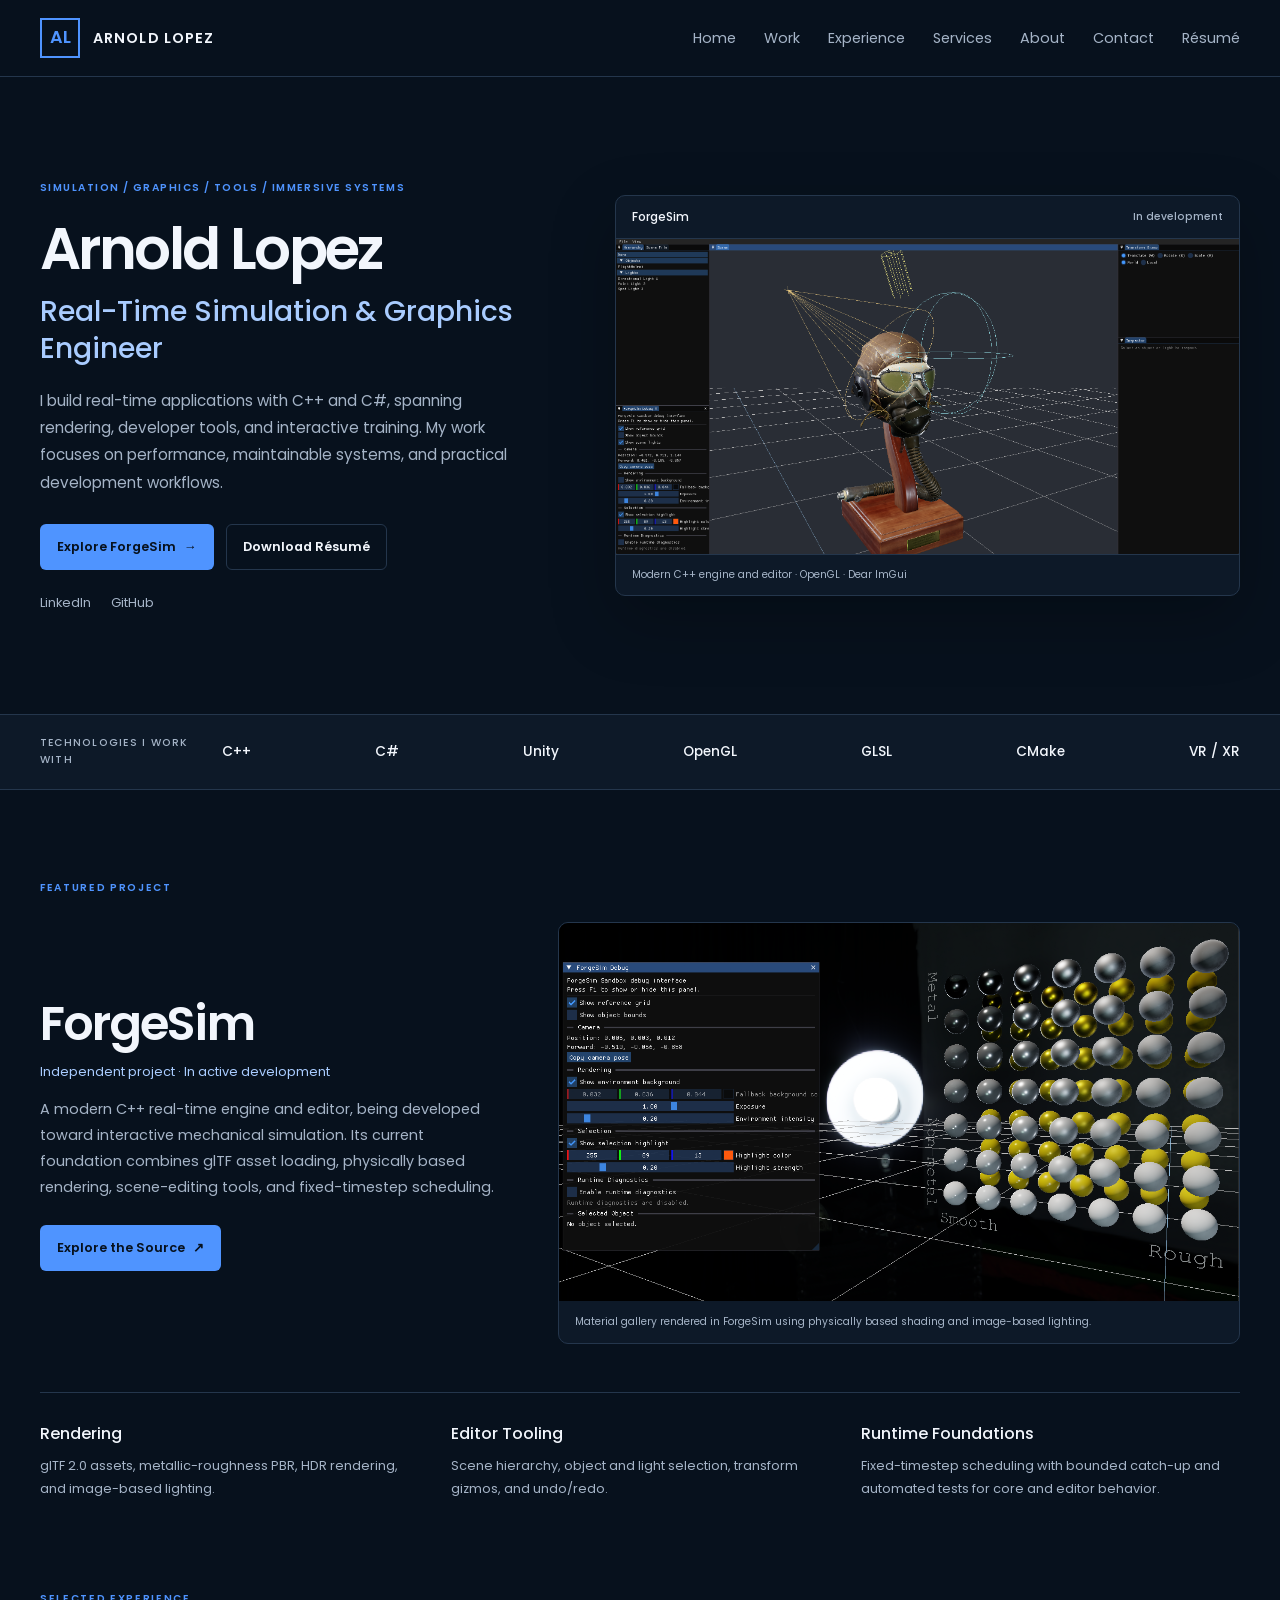
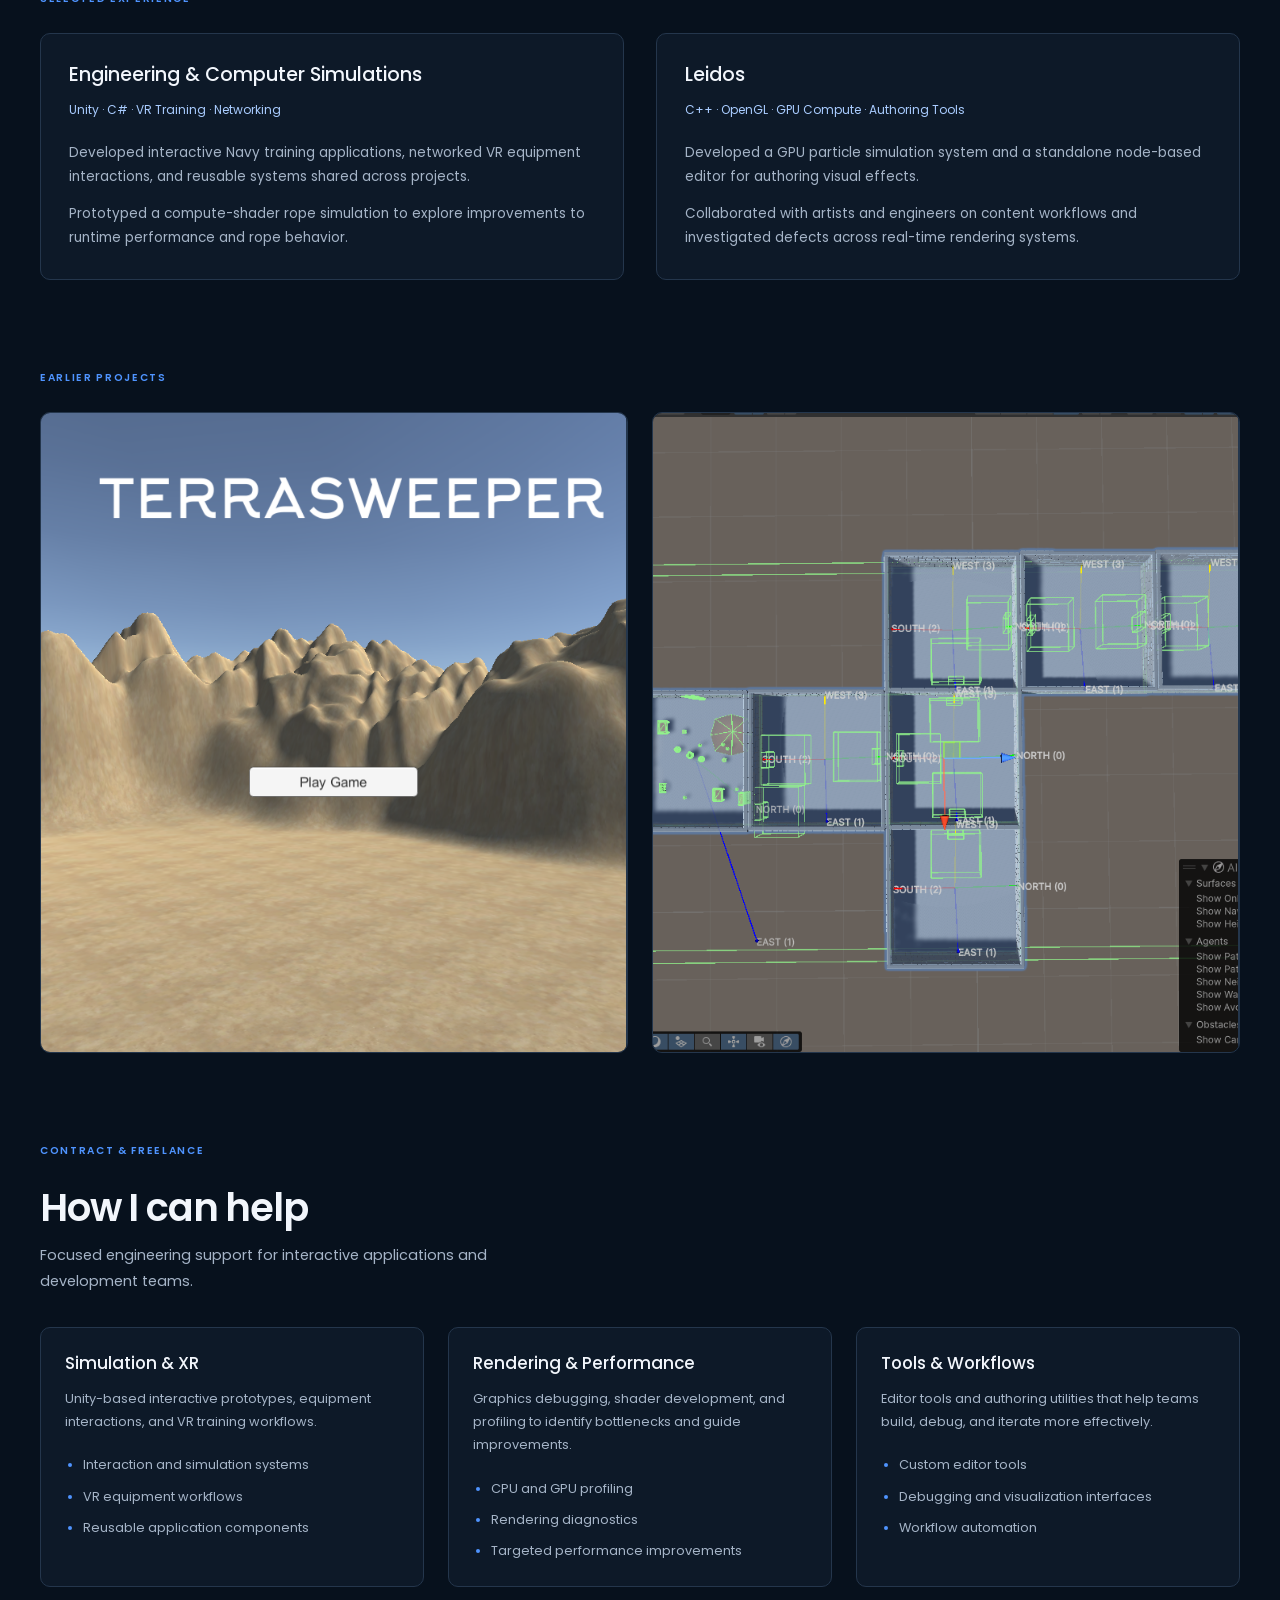
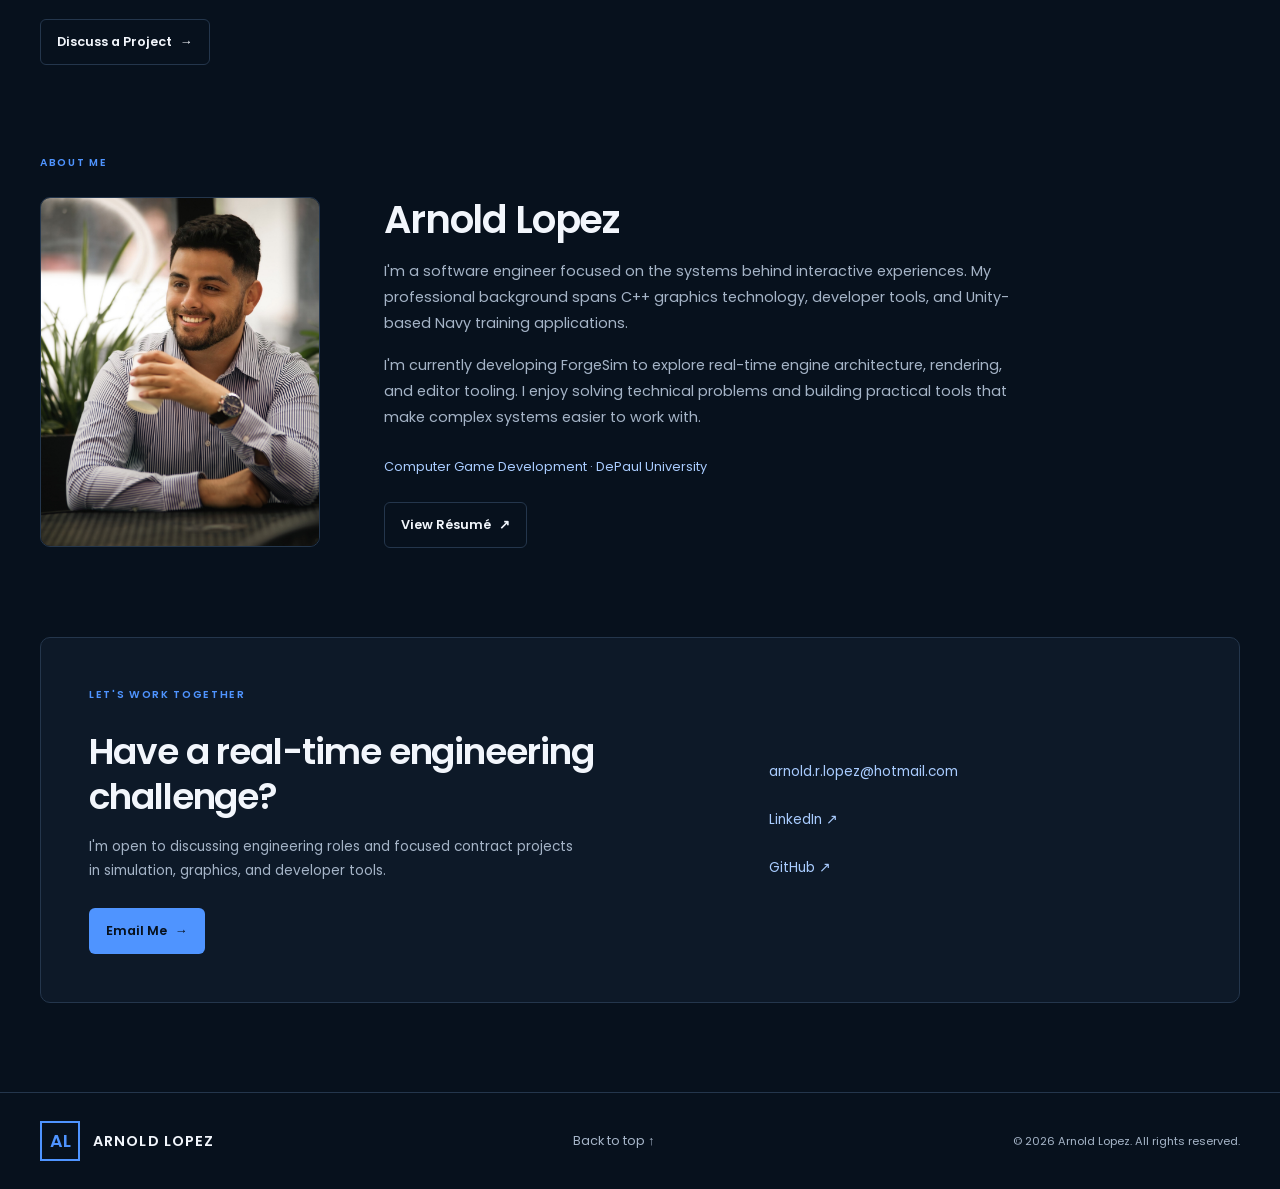
==== index.html @ 6f7f61ce "Refresh contact and footer and consolidate responsive styles" ====
<!DOCTYPE html>
<html lang="en">
<head>
  <meta charset="UTF-8" />
  <meta name="viewport" content="width=device-width, initial-scale=1.0" />
  <title>LopezDev Portfolio</title>
  <link rel="stylesheet" href="style.css" />
  <link rel="stylesheet" href="mediaqueries.css" />
</head>
<body>
  <header class="site-header">
    <div class="container header-inner">
      <a class="brand" href="#profile" aria-label="Arnold Lopez home">
        <span class="brand-mark" aria-hidden="true">AL</span>
        <span class="brand-name">Arnold Lopez</span>
      </a>

      <button
        class="menu-toggle"
        type="button"
        aria-controls="primary-navigation"
        aria-expanded="false"
        hidden
      >
        Menu
      </button>

      <nav
        id="primary-navigation"
        class="primary-navigation"
        aria-label="Primary navigation"
      >
        <a href="#profile">Home</a>
        <a href="#forgesim">Work</a>
        <a href="#experience">Experience</a>
        <a href="#services">Services</a>
        <a href="#about">About</a>
        <a href="#contact">Contact</a>

        <a 
          href="./assets/Arnold-Lopez-Resume.pdf"
          target="_blank"
          rel="noopener noreferrer"
        >Résumé
      </a>
      </nav>
    </div>
  </header>

  <section id="profile" class="hero">
  <div class="container hero-layout">
    <div class="hero-copy">
      <p class="hero-eyebrow">
        Simulation / Graphics / Tools / Immersive Systems
      </p>

      <h1>Arnold Lopez</h1>

      <p class="hero-role">
        Real-Time Simulation &amp; Graphics Engineer
      </p>

      <p class="hero-description">
        I build real-time applications with C++ and C#, spanning
        rendering, developer tools, and interactive training.
        My work focuses on performance, maintainable systems,
        and practical development workflows.
      </p>

      <div class="hero-actions">
        <a class="hero-button hero-button-primary" href="#forgesim">
          Explore ForgeSim <span aria-hidden="true">→</span>
        </a>

        <a
          class="hero-button hero-button-secondary"
          href="./assets/Arnold-Lopez-Resume.pdf"
          download
        >
          Download Résumé
        </a>
      </div>

      <div class="hero-socials">
        <a href="https://www.linkedin.com/in/arnoldlopez/"
           target="_blank"
           rel="noopener noreferrer"
        >
          LinkedIn
        </a>
        <a href="https://github.com/L0932"
           target="_blank"
           rel="noopener noreferrer"
        >GitHub
      </a>
      </div>
    </div>

    <figure class="hero-preview">
      <div class="preview-header">
        <span>ForgeSim</span>
        <span class="preview-status">In development</span>
      </div>

      <img
        src="./assets/forgesim-editor.png"
        alt="Flight Helmet rendered in ForgeSim's docked editor,
             with scene hierarchy and property controls."
        fetchpriority="high"
      />

      <figcaption>
        Modern C++ engine and editor · OpenGL · Dear ImGui
      </figcaption>
    </figure>
  </div>
</section>

<div class="technology-strip">
  <div class="container technology-strip-inner">
    <p class="technology-label">Technologies I work with</p>

    <ul class="technology-list" aria-label="Core technologies">
      <li>C++</li>
      <li>C#</li>
      <li>Unity</li>
      <li>OpenGL</li>
      <li>GLSL</li>
      <li>CMake</li>
      <li>VR / XR</li>
    </ul>
  </div>
</div>

<section id="forgesim" class="featured-project">
  <div class="container">
    <p class="section-eyebrow">Featured project</p>

    <div class="featured-project-layout">
      <div class="featured-project-copy">
        <h2>ForgeSim</h2>

        <p class="project-status">
          Independent project · In active development
        </p>

        <p class="featured-project-description">
          A modern C++ real-time engine and editor, being developed
          toward interactive mechanical simulation. Its current
          foundation combines glTF asset loading, physically based
          rendering, scene-editing tools, and fixed-timestep scheduling.
        </p>

        <a
          class="hero-button hero-button-primary"
          href="https://github.com/L0932/ForgeSim"
          target="_blank"
          rel="noopener noreferrer"
        >
          Explore the Source <span aria-hidden="true">↗</span>
        </a>
      </div>

      <figure class="featured-project-image">
        <img
          src="./assets/forgesim-material-gallery.png"
          alt="ForgeSim material gallery demonstrating metallic and
              dielectric surfaces with different roughness and textures."
          loading="lazy"
        />

  <figcaption>
    Material gallery rendered in ForgeSim using
    physically based shading and image-based lighting.
  </figcaption>
      </figure>
    </div>

    <div class="project-highlights">
      <article class="project-highlight">
        <h3>Rendering</h3>
        <p>
          glTF 2.0 assets, metallic-roughness PBR, HDR rendering,
          and image-based lighting.
        </p>
      </article>

      <article class="project-highlight">
        <h3>Editor Tooling</h3>
        <p>
          Scene hierarchy, object and light selection, transform
          gizmos, and undo/redo.
        </p>
      </article>

      <article class="project-highlight">
        <h3>Runtime Foundations</h3>
        <p>
          Fixed-timestep scheduling with bounded catch-up and
          automated tests for core and editor behavior.
        </p>
      </article>
    </div>
  </div>
</section>

<section id="experience" class="professional-experience">
  <div class="container">
    <p class="section-eyebrow">Selected experience</p>

    <div class="experience-grid">
      <article class="experience-entry">
        <h2>Engineering &amp; Computer Simulations</h2>

        <p class="experience-focus">
          Unity · C# · VR Training · Networking
        </p>

        <p>
          Developed interactive Navy training applications,
          networked VR equipment interactions, and reusable
          systems shared across projects.
        </p>

        <p>
          Prototyped a compute-shader rope simulation to explore
          improvements to runtime performance and rope behavior.
        </p>
      </article>

      <article class="experience-entry">
        <h2>Leidos</h2>

        <p class="experience-focus">
          C++ · OpenGL · GPU Compute · Authoring Tools
        </p>

        <p>
          Developed a GPU particle simulation system and a
          standalone node-based editor for authoring visual effects.
        </p>

        <p>
          Collaborated with artists and engineers on content
          workflows and investigated defects across real-time
          rendering systems.
        </p>
      </article>
    </div>
  </div>
</section>

<section id="projects" class="earlier-projects">
  <div class="container">
    <p class="section-eyebrow">Earlier projects</p>

    <div class="earlier-project-grid">
      <article class="earlier-project-card">
        <img
          class="earlier-project-image"
          src="./assets/terrasweeper-pic.png"
          alt="Terrasweeper desert landscape."
          loading="lazy"
        />

        <div class="earlier-project-copy">
          <h2>Terrasweeper</h2>

          <p>
            A 3D Minesweeper-style Android game with destructible
            terrain, timed runs, and Google Play achievements.
          </p>

          <div class="project-links">
            <a
              href="https://lopezdeveloper.net/projects/terrasweeper/"
              target="_blank"
              rel="noopener noreferrer"
            >Play Demo ↗</a>

            <a
              href="https://github.com/L0932/Terrasweeper"
              target="_blank"
              rel="noopener noreferrer"
            >GitHub ↗</a>
          </div>
        </div>
      </article>

      <article class="earlier-project-card">
        <img
          class="earlier-project-image"
          src="./assets/dungeon-project.png"
          alt="Procedurally generated dungeon rooms."
          loading="lazy"
        />

        <div class="earlier-project-copy">
          <h2>Dungeon Generator</h2>

          <p>
            Procedural room placement with interactive camera controls
            and a live interface for tuning generation parameters.
          </p>

          <div class="project-links">
            <a
              href="https://lopezdeveloper.net/projects/dungeon-generator-demo/"
              target="_blank"
              rel="noopener noreferrer"
            >Try Demo ↗</a>

            <a
              href="https://github.com/L0932/DungeonGenerator"
              target="_blank"
              rel="noopener noreferrer"
            >GitHub ↗</a>
          </div>
        </div>
      </article>
    </div>
  </div>
</section>

<section id="services" class="services-section">
  <div class="container">
    <p class="section-eyebrow">Contract &amp; freelance</p>

    <h2 class="services-heading">How I can help</h2>

    <p class="services-intro">
      Focused engineering support for interactive applications
      and development teams.
    </p>

    <div class="services-grid">
      <article class="service-card">
        <h3>Simulation &amp; XR</h3>
        <p>
          Unity-based interactive prototypes, equipment interactions,
          and VR training workflows.
        </p>
        <ul>
          <li>Interaction and simulation systems</li>
          <li>VR equipment workflows</li>
          <li>Reusable application components</li>
        </ul>
      </article>

      <article class="service-card">
        <h3>Rendering &amp; Performance</h3>
        <p>
          Graphics debugging, shader development, and profiling
          to identify bottlenecks and guide improvements.
        </p>
        <ul>
          <li>CPU and GPU profiling</li>
          <li>Rendering diagnostics</li>
          <li>Targeted performance improvements</li>
        </ul>
      </article>

      <article class="service-card">
        <h3>Tools &amp; Workflows</h3>
        <p>
          Editor tools and authoring utilities that help teams
          build, debug, and iterate more effectively.
        </p>
        <ul>
          <li>Custom editor tools</li>
          <li>Debugging and visualization interfaces</li>
          <li>Workflow automation</li>
        </ul>
      </article>
    </div>

    <a class="hero-button hero-button-secondary" href="#contact">
      Discuss a Project <span aria-hidden="true">→</span>
    </a>
  </div>
</section>

<section id="about" class="about-section">
  <div class="container">
    <p class="section-eyebrow">About me</p>

    <div class="about-layout">
      <img
        class="about-portrait"
        src="./assets/profile-pic-02.jpg"
        alt="Arnold Lopez"
        loading="lazy"
      />

      <div class="about-copy">
        <h2>Arnold Lopez</h2>

        <p>
          I'm a software engineer focused on the systems behind
          interactive experiences. My professional background spans
          C++ graphics technology, developer tools, and Unity-based
          Navy training applications.
        </p>

        <p>
          I'm currently developing ForgeSim to explore real-time
          engine architecture, rendering, and editor tooling.
          I enjoy solving technical problems and building practical
          tools that make complex systems easier to work with.
        </p>

        <p class="about-education">
          Computer Game Development · DePaul University
        </p>

        <a
          class="hero-button hero-button-secondary"
          href="./assets/Arnold-Lopez-Resume.pdf"
          target="_blank"
          rel="noopener noreferrer"
        >
          View Résumé <span aria-hidden="true">↗</span>
        </a>
      </div>
    </div>
  </div>
</section>

<section id="contact" class="contact-section">
  <div class="container">
    <div class="contact-panel">
      <div class="contact-copy">
        <p class="section-eyebrow">Let's work together</p>

        <h2>Have a real-time engineering challenge?</h2>

        <p>
          I'm open to discussing engineering roles and focused
          contract projects in simulation, graphics, and developer tools.
        </p>

        <a
          class="hero-button hero-button-primary"
          href="mailto:arnold.r.lopez@hotmail.com?subject=Engineering%20Inquiry"
        >
          Email Me <span aria-hidden="true">→</span>
        </a>
      </div>

      <div class="contact-links">
        <a href="mailto:arnold.r.lopez@hotmail.com">
          arnold.r.lopez@hotmail.com
        </a>

        <a
          href="https://www.linkedin.com/in/arnoldlopez/"
          target="_blank"
          rel="noopener noreferrer"
        >
          LinkedIn <span aria-hidden="true">↗</span>
        </a>

        <a
          href="https://github.com/L0932"
          target="_blank"
          rel="noopener noreferrer"
        >
          GitHub <span aria-hidden="true">↗</span>
        </a>
      </div>
    </div>
  </div>
</section>

<footer class="site-footer">
  <div class="container footer-inner">
    <a class="brand" href="#profile" aria-label="Arnold Lopez home">
      <span class="brand-mark" aria-hidden="true">AL</span>
      <span class="brand-name">Arnold Lopez</span>
    </a>

    <a class="back-to-top" href="#profile">
      Back to top <span aria-hidden="true">↑</span>
    </a>

    <p class="footer-copyright">
      © 2026 Arnold Lopez. All rights reserved.
    </p>
  </div>
</footer>

  <script src="script.js"></script>
</body>
</html>
---- style.css ----
/* GENERAL */
@import url("https://fonts.googleapis.com/css2?family=Poppins:wght@300;400;500;600&display=swap");

:root {
  --color-bg: #07111d;
  --color-surface: #0d1928;
  --color-border: #24364c;
  --color-text: #f2f6fc;
  --color-muted: #a5b4c7;
  --color-accent: #4f94ff;
  --color-highlight: #a9ccff;

  --content-width: 1200px;
  --panel-radius: 10px;
}

* {
  margin: 0;
  padding: 0;
}

*,
*::before,
*::after {
  box-sizing: border-box;
}

html {
  scroll-behavior: smooth;
}

body {
  font-family: "Poppins", sans-serif;
  background: var(--color-bg);
  color: var(--color-text);
}

p {
  color: var(--color-muted);
}

a {
  color: var(--color-accent);
  text-decoration: none;
}

a:hover {
  color: var(--color-text);
  text-decoration: underline;
  text-underline-offset: 0.2em;
}

section {
  scroll-margin-top: 6rem;
}

.container {
  width: min(var(--content-width), calc(100% - 3rem));
  margin-inline: auto;
}

:focus-visible {
  outline: 2px solid var(--color-accent);
  outline-offset: 4px;
}

.section-eyebrow {
  margin-bottom: 1.5rem;
  color: var(--color-accent);
  font-size: 0.65rem;
  font-weight: 600;
  letter-spacing: 0.16em;
  line-height: 1.8;
  text-transform: uppercase;
}

/* HEADER */
.site-header {
  position: sticky;
  top: 0;
  z-index: 1000;
  background: var(--color-bg);
  border-bottom: 1px solid var(--color-border);
}

.header-inner {
  min-height: 76px;
  display: flex;
  align-items: center;
  justify-content: space-between;
  gap: 1.5rem;
}

.brand {
  display: inline-flex;
  align-items: center;
  gap: 0.8rem;
  color: var(--color-text);
}

.brand:hover {
  color: var(--color-text);
  text-decoration: none;
}

.brand-mark {
  display: grid;
  place-items: center;
  flex-shrink: 0;
  width: 40px;
  aspect-ratio: 1;
  border: 2px solid var(--color-accent);
  color: var(--color-accent);
  font-size: 1.1rem;
  font-weight: 600;
  line-height: 1;
}

.brand-name {
  font-size: 0.9rem;
  font-weight: 600;
  letter-spacing: 0.08em;
  text-transform: uppercase;
}

.primary-navigation {
  display: flex;
  align-items: center;
  gap: 1.75rem;
}

.primary-navigation a {
  color: var(--color-muted);
  font-size: 0.9rem;
}

.primary-navigation a:hover {
  color: var(--color-text);
  text-decoration: none;
}

.menu-toggle {
  padding: 0.5rem 0.75rem;
  border: 1px solid var(--color-border);
  border-radius: 6px;
  background: var(--color-surface);
  color: var(--color-text);
  font: inherit;
  cursor: pointer;
}

.menu-toggle[hidden],
.primary-navigation[hidden] {
  display: none;
}

/* SHARED BUTTONS */
.hero-button {
  display: inline-flex;
  align-items: center;
  justify-content: center;
  gap: 0.5rem;
  min-height: 46px;
  padding: 0.75rem 1rem;
  border: 1px solid transparent;
  border-radius: 6px;
  font-size: 0.8rem;
  font-weight: 600;
}

.hero-button-primary {
  background: var(--color-accent);
  color: var(--color-bg);
}

.hero-button-primary:hover {
  background: #80b2ff;
  color: var(--color-bg);
  text-decoration: none;
}

.hero-button-secondary {
  border-color: var(--color-border);
  color: var(--color-text);
}

.hero-button-secondary:hover {
  border-color: var(--color-accent);
  background: var(--color-surface);
  color: var(--color-text);
  text-decoration: none;
}

/* HERO */
.hero {
  margin: 0;
  min-height: auto;
  height: auto;
  padding-block: clamp(3rem, 8vw, 7rem);
}

.hero-layout {
  display: grid;
  grid-template-columns: minmax(0, 0.9fr) minmax(0, 1.1fr);
  align-items: center;
  gap: clamp(2rem, 5vw, 4rem);
}

.hero-copy {
  min-width: 0;
}

.hero-eyebrow {
  margin-bottom: 1.25rem;
  color: var(--color-accent);
  font-size: 0.65rem;
  font-weight: 600;
  letter-spacing: 0.14em;
  line-height: 1.8;
  text-transform: uppercase;
}

.hero h1 {
  margin-bottom: 0.75rem;
  font-size: clamp(2.5rem, 4.5vw, 4rem);
  font-weight: 600;
  letter-spacing: -0.045em;
  line-height: 1.1;
}

.hero-role {
  margin-bottom: 1.25rem;
  color: var(--color-highlight);
  font-size: clamp(1.25rem, 2.2vw, 1.8rem);
  font-weight: 500;
  line-height: 1.3;
}

.hero-description {
  max-width: 52ch;
  margin-bottom: 1.75rem;
  font-size: 0.95rem;
  line-height: 1.8;
}

.hero-actions {
  display: flex;
  flex-wrap: wrap;
  gap: 0.75rem;
}

.hero-socials {
  display: flex;
  gap: 1.25rem;
  margin-top: 1.5rem;
}

.hero-socials a {
  color: var(--color-muted);
  font-size: 0.8rem;
}

.hero-socials a:hover {
  color: var(--color-text);
  text-decoration: none;
}

.hero-preview {
  min-width: 0;
  margin: 0;
  overflow: hidden;
  border: 1px solid var(--color-border);
  border-radius: var(--panel-radius);
  background: var(--color-surface);
  box-shadow: 0 24px 64px rgb(0 0 0 / 25%);
}

.preview-header {
  display: flex;
  align-items: center;
  justify-content: space-between;
  gap: 1rem;
  padding: 0.75rem 1rem;
  border-bottom: 1px solid var(--color-border);
  font-size: 0.75rem;
  font-weight: 500;
}

.preview-status {
  color: var(--color-muted);
  font-size: 0.65rem;
}

.hero-preview img {
  display: block;
  width: 100%;
  height: auto;
}

.hero-preview figcaption {
  padding: 0.75rem 1rem;
  border-top: 1px solid var(--color-border);
  color: var(--color-muted);
  font-size: 0.65rem;
  line-height: 1.6;
}

/* TECHNOLOGIES */
.technology-strip {
  border-block: 1px solid var(--color-border);
  background: var(--color-surface);
}

.technology-strip-inner {
  display: flex;
  align-items: center;
  gap: 2rem;
  padding-block: 1.25rem;
}

.technology-label {
  flex: 0 0 150px;
  font-size: 0.65rem;
  font-weight: 500;
  letter-spacing: 0.12em;
  line-height: 1.6;
  text-transform: uppercase;
}

.technology-list {
  display: flex;
  flex: 1;
  flex-wrap: wrap;
  align-items: center;
  justify-content: space-between;
  gap: 1rem 1.5rem;
  margin: 0;
  padding: 0;
  list-style: none;
}

.technology-list li {
  color: var(--color-text);
  font-size: 0.85rem;
  font-weight: 500;
  white-space: nowrap;
}

/* FEATURED PROJECT */
.featured-project {
  margin: 0;
  min-height: auto;
  height: auto;
  padding-block: clamp(3rem, 7vw, 6rem);
}

.featured-project-layout {
  display: grid;
  grid-template-columns: minmax(0, 0.8fr) minmax(0, 1.2fr);
  align-items: center;
  gap: clamp(2rem, 5vw, 4rem);
}

.featured-project-copy {
  min-width: 0;
}

.featured-project-copy h2 {
  margin-bottom: 0.75rem;
  font-size: clamp(2rem, 4vw, 3rem);
  font-weight: 600;
  letter-spacing: -0.04em;
  line-height: 1.15;
}

.project-status {
  margin-bottom: 1rem;
  color: var(--color-highlight);
  font-size: 0.8rem;
}

.featured-project-description {
  margin-bottom: 1.5rem;
  font-size: 0.9rem;
  line-height: 1.8;
}

.featured-project-image {
  min-width: 0;
  margin: 0;
  overflow: hidden;
  border: 1px solid var(--color-border);
  border-radius: var(--panel-radius);
  background: var(--color-surface);
}

.featured-project-image img {
  display: block;
  width: 100%;
  height: auto;
}

.featured-project-image figcaption {
  padding: 0.75rem 1rem;
  color: var(--color-muted);
  font-size: 0.65rem;
  line-height: 1.7;
}

.featured-project-image a {
  color: var(--color-highlight);
}

.featured-project-image a:hover {
  color: var(--color-text);
}

.project-highlights {
  display: grid;
  grid-template-columns: repeat(3, minmax(0, 1fr));
  gap: 2rem;
  margin-top: 3rem;
  padding-top: 1.75rem;
  border-top: 1px solid var(--color-border);
}

.project-highlight {
  min-width: 0;
  padding: 0;
  border: 0;
}

.project-highlight h3 {
  margin-bottom: 0.5rem;
  font-size: 1rem;
  font-weight: 500;
}

.project-highlight p {
  font-size: 0.8rem;
  line-height: 1.8;
}

/* PROFESSIONAL EXPERIENCE */
#experience.professional-experience {
  margin: 0;
  min-height: auto;
  height: auto;
  padding-block: 0 clamp(3rem, 7vw, 6rem);
}

.experience-grid {
  display: grid;
  grid-template-columns: repeat(2, minmax(0, 1fr));
  gap: 2rem;
}

#experience .experience-entry {
  display: block;
  min-width: 0;
  padding: 1.75rem;
  border: 1px solid var(--color-border);
  border-radius: var(--panel-radius);
  background: var(--color-surface);
  text-align: left;
}

.experience-entry h2 {
  margin-bottom: 0.75rem;
  font-size: 1.2rem;
  font-weight: 500;
  line-height: 1.4;
}

.experience-entry .experience-focus {
  margin-bottom: 1.25rem;
  color: var(--color-highlight);
  font-size: 0.75rem;
  line-height: 1.7;
}

.experience-entry p {
  font-size: 0.85rem;
  line-height: 1.8;
}

.experience-entry p + p {
  margin-top: 0.75rem;
}

/* EARLIER PROJECTS */
#projects.earlier-projects {
  margin: 0;
  min-height: auto;
  height: auto;
  padding-block: 0 clamp(3rem, 7vw, 6rem);
}

.earlier-project-grid {
  display: grid;
  grid-template-columns: repeat(2, minmax(0, 1fr));
  gap: 1.5rem;
}

.earlier-project-card {
  min-width: 0;
  overflow: hidden;
  border: 1px solid var(--color-border);
  border-radius: var(--panel-radius);
  background: var(--color-surface);
}

.earlier-project-image {
  display: block;
  width: 100%;
  height: 100%;
  min-height: 180px;
  aspect-ratio: auto;
  object-fit: cover;
  border-right: 1px solid var(--color-border);
}

.earlier-project-copy {
  padding: 1.25rem;
}

.earlier-project-copy h2 {
  margin-bottom: 0.75rem;
  font-size: 1.25rem;
  font-weight: 500;
  line-height: 1.3;
}

.earlier-project-copy p {
  margin-bottom: 1.25rem;
  font-size: 0.85rem;
  line-height: 1.8;
}

.project-links {
  display: flex;
  flex-wrap: wrap;
  gap: 1rem 1.5rem;
}

.project-links a {
  color: var(--color-highlight);
  font-size: 0.8rem;
  font-weight: 500;
}

.project-links a:hover {
  color: var(--color-text);
}

/* SERVICES */
.services-section {
  margin: 0;
  min-height: auto;
  height: auto;
  padding-block: 0 clamp(3rem, 7vw, 6rem);
}

.services-heading {
  margin-bottom: 0.75rem;
  font-size: clamp(1.75rem, 3vw, 2.5rem);
  font-weight: 600;
  letter-spacing: -0.03em;
  line-height: 1.2;
}

.services-intro {
  max-width: 60ch;
  margin-bottom: 2rem;
  font-size: 0.9rem;
  line-height: 1.8;
}

.services-grid {
  display: grid;
  grid-template-columns: repeat(3, minmax(0, 1fr));
  gap: 1.5rem;
  margin-bottom: 2rem;
}

.service-card {
  display: block;
  min-width: 0;
  padding: 1.5rem;
  border: 1px solid var(--color-border);
  border-radius: var(--panel-radius);
  background: var(--color-surface);
  text-align: left;
}

.service-card h3 {
  margin-bottom: 0.75rem;
  font-size: 1.05rem;
  font-weight: 500;
  line-height: 1.4;
}

.service-card p,
.service-card li {
  color: var(--color-muted);
  font-size: 0.8rem;
  line-height: 1.8;
}

.service-card ul {
  display: grid;
  gap: 0.5rem;
  margin-top: 1.25rem;
  padding-left: 1.1rem;
}

.service-card li::marker {
  color: var(--color-accent);
}

/* ABOUT */
#about.about-section {
  margin: 0;
  min-height: auto;
  height: auto;
  padding: 0 0 clamp(3rem, 7vw, 6rem);
}

.about-layout {
  display: grid;
  grid-template-columns: minmax(0, 280px) minmax(0, 1fr);
  align-items: center;
  gap: clamp(2rem, 5vw, 4rem);
}

.about-portrait {
  display: block;
  width: 100%;
  aspect-ratio: 4 / 5;
  object-fit: cover;
  object-position: center;
  border: 1px solid var(--color-border);
  border-radius: var(--panel-radius);
}

.about-copy {
  min-width: 0;
  max-width: 65ch;
}

.about-copy h2 {
  margin-bottom: 1rem;
  font-size: clamp(1.75rem, 3vw, 2.5rem);
  font-weight: 600;
  letter-spacing: -0.03em;
  line-height: 1.2;
}

.about-copy p {
  margin-bottom: 1rem;
  font-size: 0.9rem;
  line-height: 1.8;
  text-align: left;
}

.about-copy .about-education {
  margin-block: 1.5rem;
  color: var(--color-highlight);
  font-size: 0.8rem;
}

/* CONTACT */
#contact.contact-section {
  margin: 0;
  padding: 0 0 clamp(3rem, 7vw, 6rem);
  min-height: auto;
  height: auto;
}

.contact-panel {
  display: grid;
  grid-template-columns: minmax(0, 1.5fr) minmax(0, 1fr);
  align-items: center;
  gap: 3rem;
  padding: clamp(1.5rem, 4vw, 3rem);
  border: 1px solid var(--color-border);
  border-radius: var(--panel-radius);
  background: var(--color-surface);
}

.contact-copy {
  min-width: 0;
}

.contact-copy h2 {
  max-width: 24ch;
  margin-bottom: 1rem;
  font-size: clamp(1.5rem, 3vw, 2.25rem);
  font-weight: 600;
  letter-spacing: -0.03em;
  line-height: 1.25;
}

.contact-copy > p:not(.section-eyebrow) {
  max-width: 55ch;
  margin-bottom: 1.5rem;
  font-size: 0.85rem;
  line-height: 1.8;
}

.contact-links {
  display: grid;
  gap: 0.75rem;
  min-width: 0;
}

.contact-links a {
  padding-block: 0.5rem;
  color: var(--color-highlight);
  font-size: 0.85rem;
  overflow-wrap: anywhere;
}

.contact-links a:hover {
  color: var(--color-text);
}

/* FOOTER */
.site-footer {
  padding-block: 1.75rem;
  border-top: 1px solid var(--color-border);
}

.footer-inner {
  display: flex;
  flex-wrap: wrap;
  align-items: center;
  justify-content: space-between;
  gap: 1.5rem;
}

.back-to-top {
  color: var(--color-muted);
  font-size: 0.8rem;
}

.footer-copyright {
  font-size: 0.7rem;
  line-height: 1.7;
}

/* OPTIONAL MOTION */
@media (prefers-reduced-motion: no-preference) {
  a,
  .menu-toggle {
    transition:
      color 180ms ease,
      background-color 180ms ease,
      border-color 180ms ease;
  }
}

@media (prefers-reduced-motion: reduce) {
  html {
    scroll-behavior: auto;
  }
}
---- mediaqueries.css ----
/* TABLET AND SMALL DESKTOP */
@media (max-width: 900px) {
  .hero-layout {
    grid-template-columns: 1fr;
    gap: 2.5rem;
  }

  .hero-copy {
    max-width: 640px;
  }

  .featured-project-layout {
    grid-template-columns: 1fr;
  }

  .earlier-project-grid {
    grid-template-columns: 1fr;
  }

  .services-grid {
    grid-template-columns: 1fr;
    gap: 1rem;
  }

  .contact-panel {
    grid-template-columns: 1fr;
    gap: 1.5rem;
  }
}

/* MOBILE NAVIGATION AND SECTION LAYOUTS */
@media (max-width: 700px) {
  .header-inner {
    flex-wrap: wrap;
    gap: 0;
    padding-block: 1rem;
  }

  .brand-name {
    font-size: 0.75rem;
  }

  .primary-navigation {
    width: 100%;
    flex-direction: column;
    align-items: stretch;
    gap: 0;
    padding-top: 1rem;
  }

  .primary-navigation a {
    padding: 0.75rem 0;
  }

  .technology-strip-inner {
    flex-direction: column;
    align-items: flex-start;
    gap: 1rem;
  }

  .technology-label {
    flex-basis: auto;
  }

  .technology-list {
    justify-content: flex-start;
    gap: 0.75rem 1.5rem;
  }

  .featured-project {
    padding-block: 3rem;
  }

  .project-highlights {
    grid-template-columns: 1fr;
    gap: 1.5rem;
  }

  .experience-grid {
    grid-template-columns: 1fr;
    gap: 1rem;
  }

  #experience.professional-experience {
    padding-block: 0 3rem;
  }

  #experience .experience-entry {
    padding: 1.25rem;
  }

  #projects.earlier-projects,
  .services-section,
  #about.about-section,
  #contact.contact-section {
    padding-block: 0 3rem;
  }

  .about-layout {
    grid-template-columns: 1fr;
    gap: 1.5rem;
  }

  .about-portrait {
    max-width: 240px;
  }
}

/* SMALL PHONES */
@media (max-width: 600px) {
  .hero {
    padding-block: 2.5rem;
  }

  .hero-eyebrow {
    font-size: 0.6rem;
  }

  .hero-actions {
    flex-direction: column;
    align-items: stretch;
  }

  .hero-actions .hero-button {
    width: 100%;
  }

  .earlier-project-card {
    grid-template-columns: 1fr;
  }

  .earlier-project-image {
    height: 140px;
    min-height: 0;
    border-right: 0;
    border-bottom: 1px solid var(--color-border);
  }

  .footer-inner {
    flex-direction: column;
    align-items: flex-start;
    gap: 1rem;
  }
}
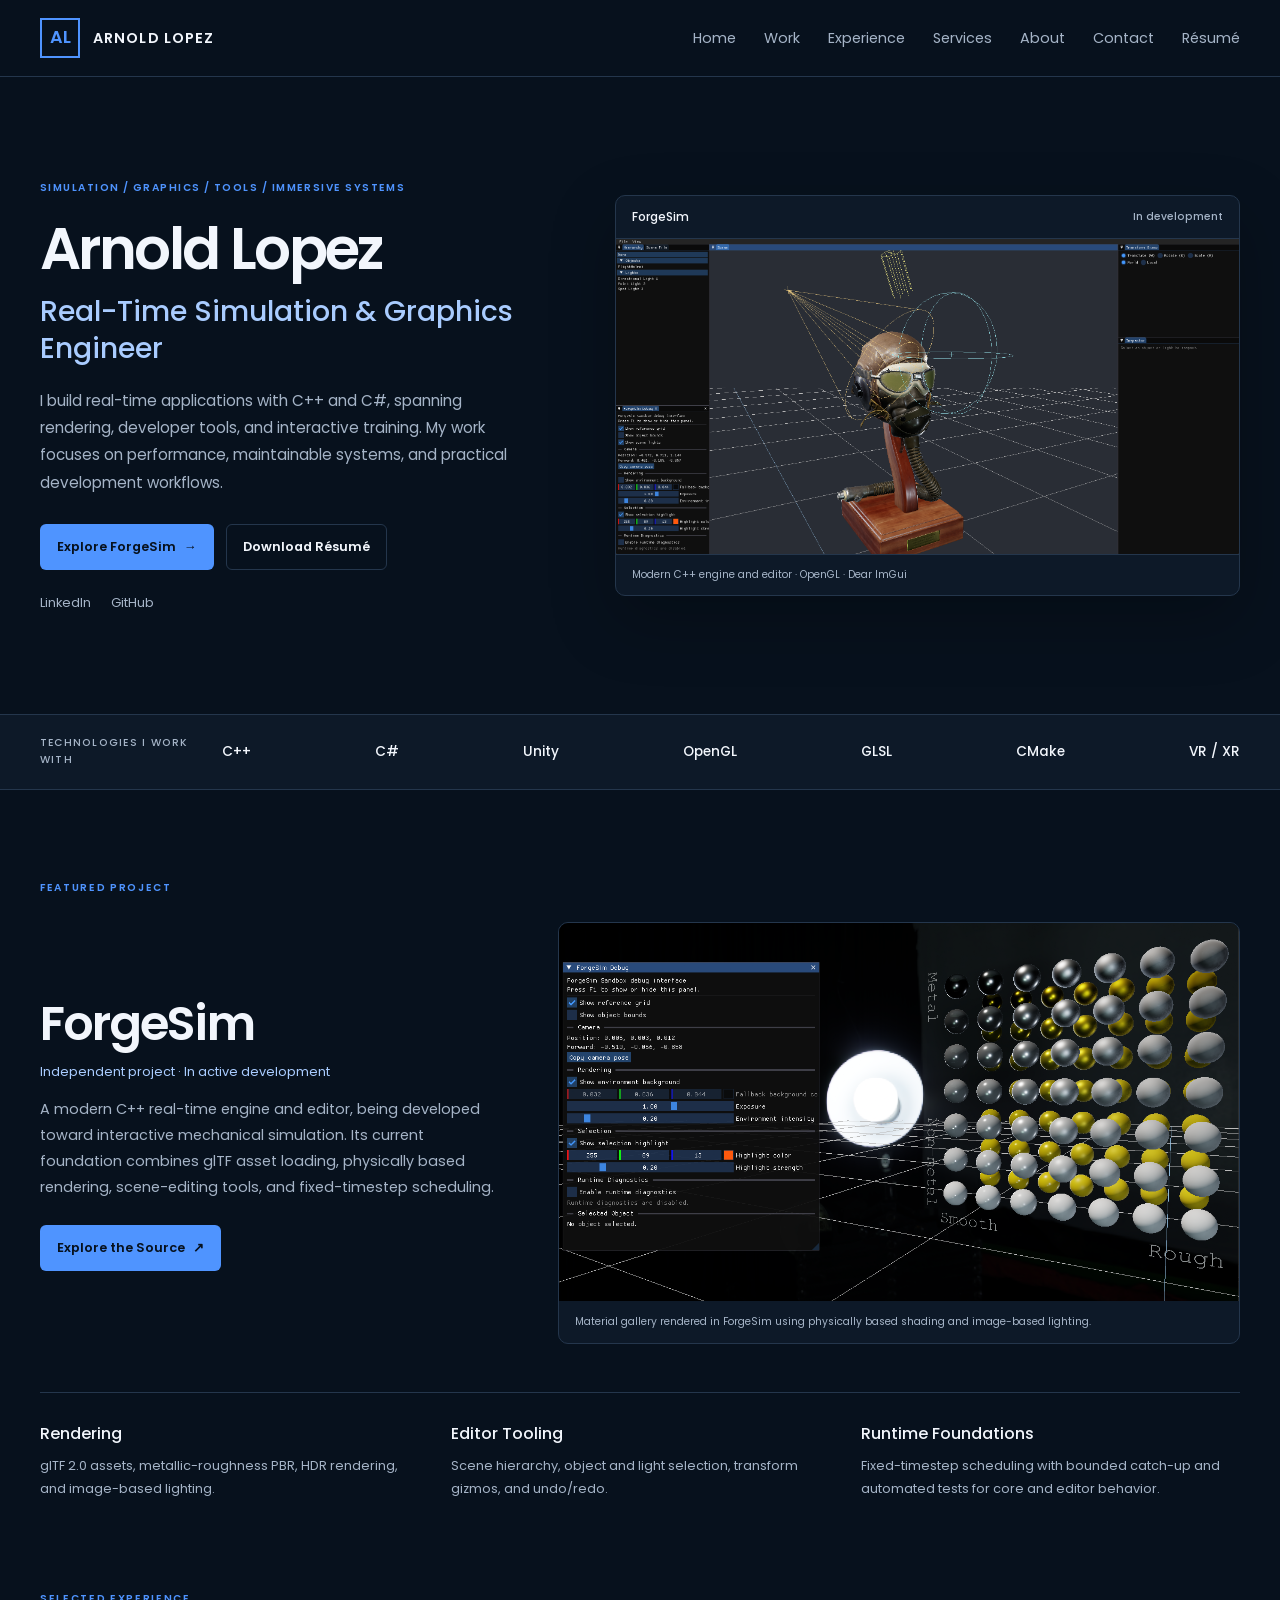
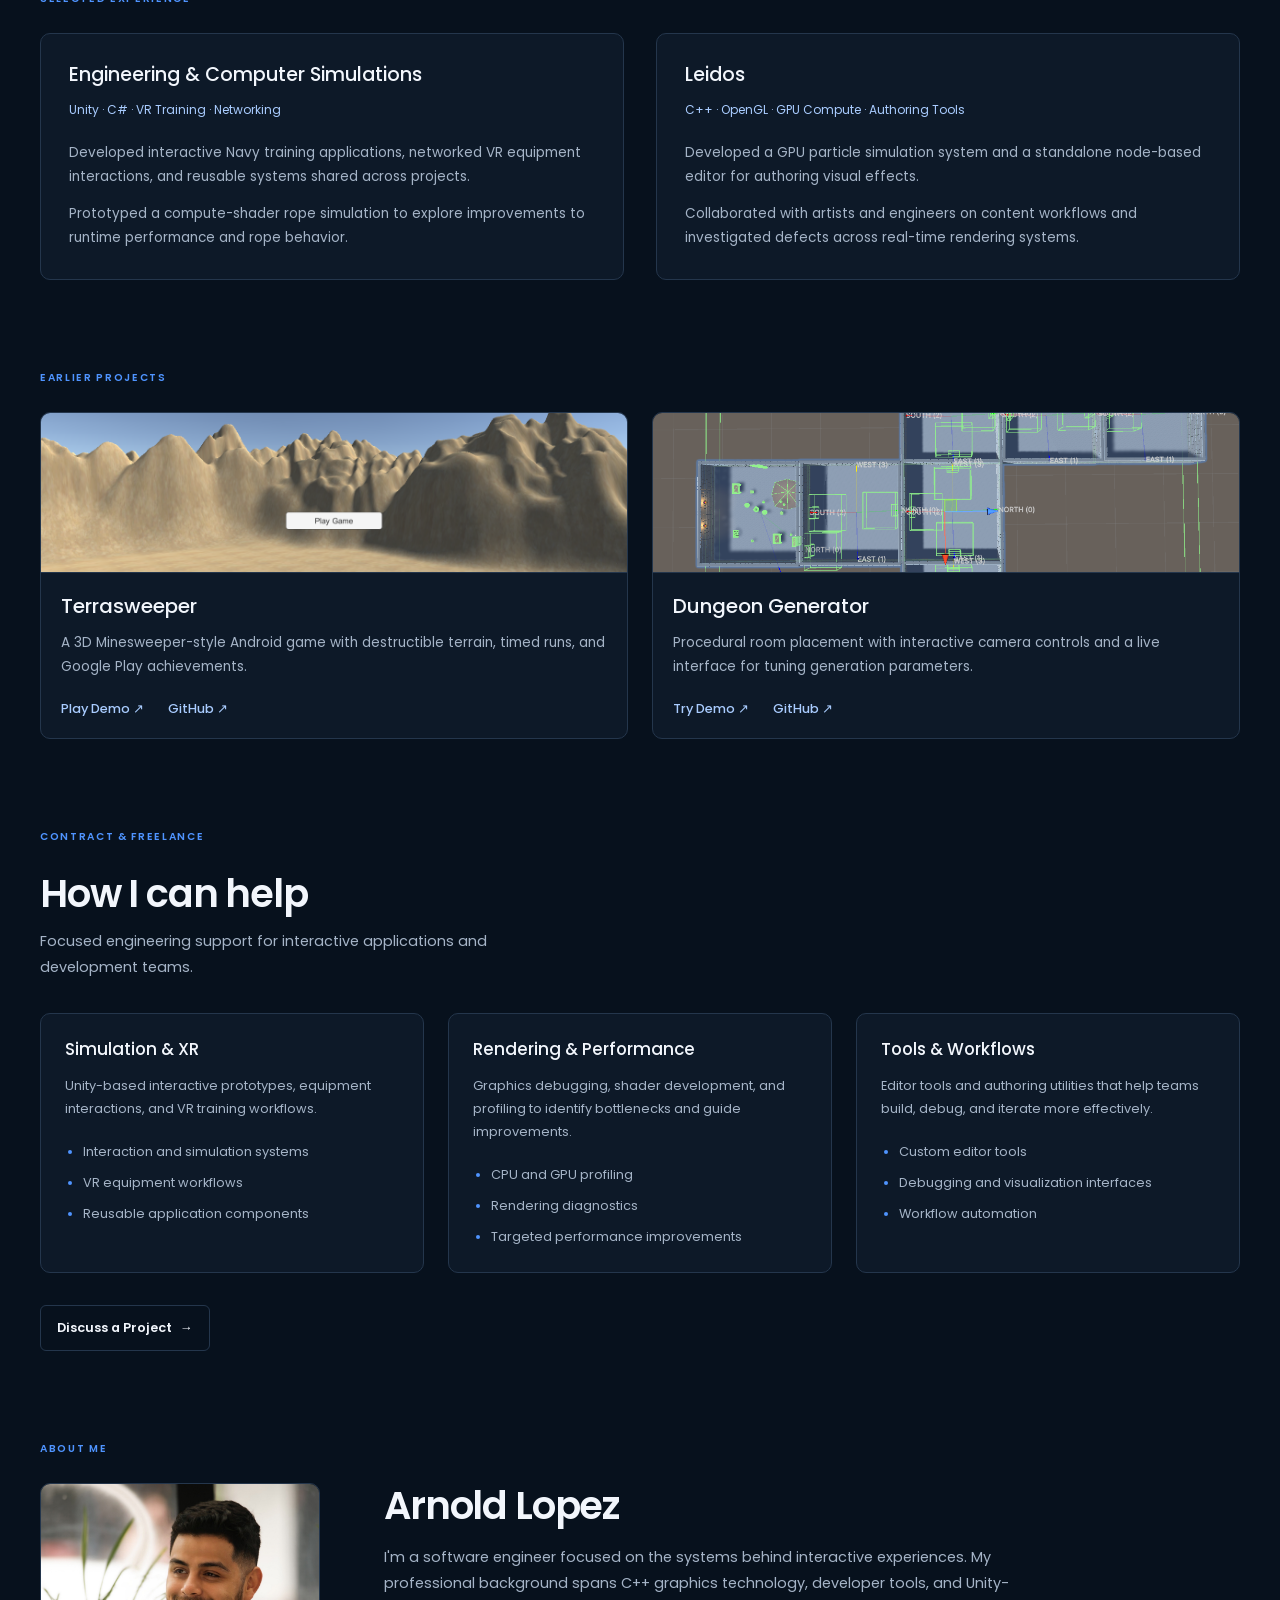
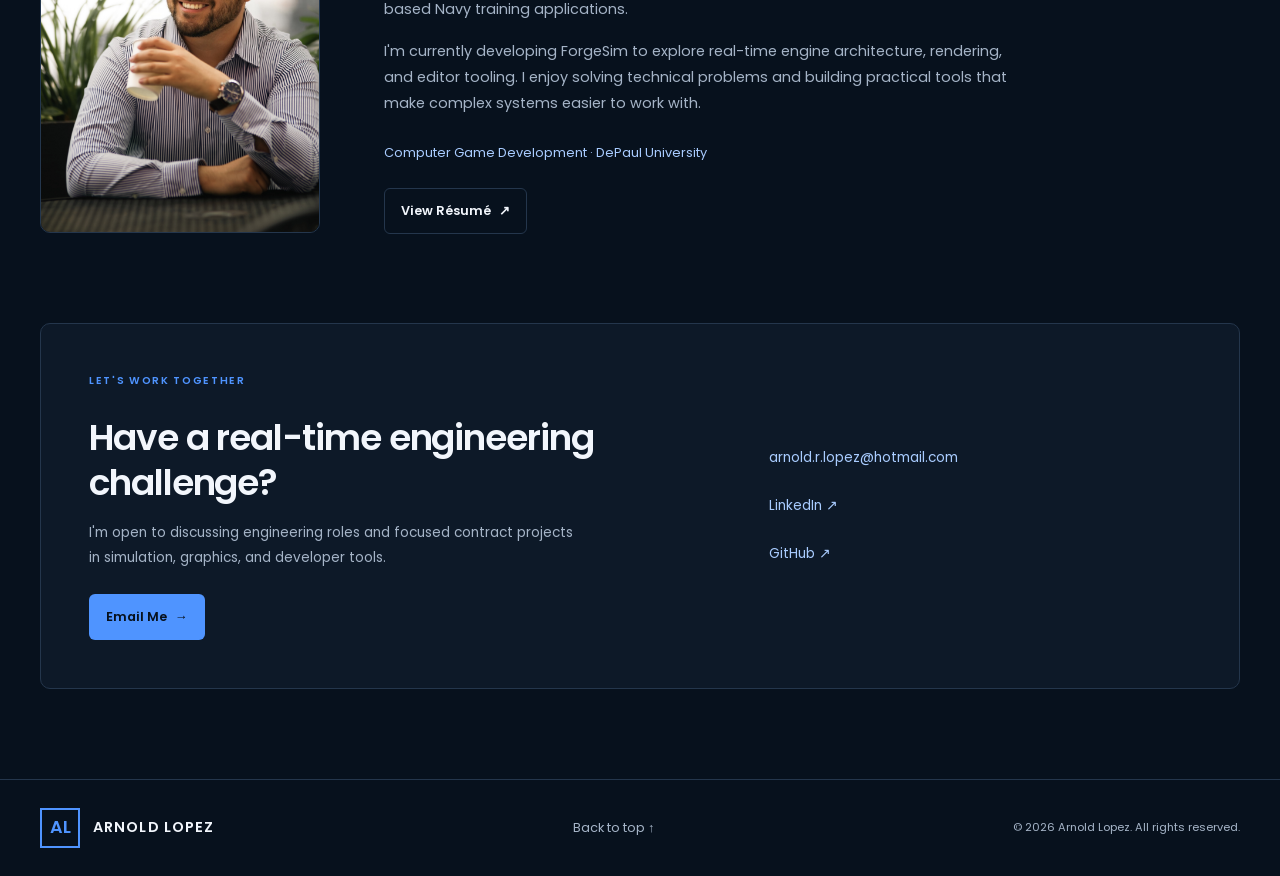
==== commit 5f14fd02: "Fix responsive project cards and add skip navigation" ====
--- a/index.html
+++ b/index.html
@@ -3,7 +3,27 @@
 <head>
   <meta charset="UTF-8" />
   <meta name="viewport" content="width=device-width, initial-scale=1.0" />
-  <title>LopezDev Portfolio</title>
+
+  <title>Arnold Lopez | Simulation &amp; Graphics Engineer</title>
+
+  <meta
+    name="description"
+    content="C++ and C# engineering for real-time simulation, graphics, developer tools, and VR training. Explore ForgeSim and selected professional work."
+  />
+
+  <meta name="theme-color" content="#07111d" />
+
+  <link rel="canonical" href="https://lopezdeveloper.net/" />
+  <link rel="icon" href="./assets/favicon.svg" type="image/svg+xml" />
+
+  <meta property="og:type" content="website" />
+  <meta property="og:url" content="https://lopezdeveloper.net/" />
+  <meta property="og:title" content="Arnold Lopez | Simulation &amp; Graphics Engineer" />
+  <meta
+    property="og:description"
+    content="Real-time simulation, rendering, developer tools, and VR training. Explore ForgeSim and selected engineering work."
+  />
+
   <link rel="stylesheet" href="style.css" />
   <link rel="stylesheet" href="mediaqueries.css" />
 </head>
@@ -46,7 +66,7 @@
       </nav>
     </div>
   </header>
-
+  <main id="main-content" tabindex="-1">
   <section id="profile" class="hero">
   <div class="container hero-layout">
     <div class="hero-copy">
@@ -472,6 +492,8 @@
   </div>
 </section>
 
+</main>
+
 <footer class="site-footer">
   <div class="container footer-inner">
     <a class="brand" href="#profile" aria-label="Arnold Lopez home">
@@ -491,4 +513,7 @@
 
   <script src="script.js"></script>
 </body>
+<a class="skip-link" href="#main-content">
+  Skip to content
+</a>
 </html>
--- a/style.css
+++ b/style.css
@@ -503,6 +503,8 @@
 }
 
 .earlier-project-card {
+  display: flex;
+  flex-direction: column;
   min-width: 0;
   overflow: hidden;
   border: 1px solid var(--color-border);
@@ -512,15 +514,19 @@
 
 .earlier-project-image {
   display: block;
+  flex-shrink: 0;
   width: 100%;
-  height: 100%;
-  min-height: 180px;
+  height: 160px;
+  min-height: 0;
   aspect-ratio: auto;
   object-fit: cover;
-  border-right: 1px solid var(--color-border);
+  border-right: 0;
+  border-bottom: 1px solid var(--color-border);
 }
 
 .earlier-project-copy {
+  flex: 1;
+  min-width: 0;
   padding: 1.25rem;
 }
 
@@ -764,4 +770,27 @@
   html {
     scroll-behavior: auto;
   }
+}
+
+.skip-link {
+  position: fixed;
+  top: 1rem;
+  left: 1rem;
+  z-index: 2000;
+  padding: 0.75rem 1rem;
+  border-radius: 6px;
+  background: var(--color-accent);
+  color: var(--color-bg);
+  font-weight: 600;
+  transform: translateY(calc(-100% - 2rem));
+}
+
+.skip-link:focus {
+  transform: translateY(0);
+  color: var(--color-bg);
+  text-decoration: none;
+}
+
+#main-content {
+  scroll-margin-top: 6rem;
 }
--- a/mediaqueries.css
+++ b/mediaqueries.css
@@ -125,16 +125,9 @@
     width: 100%;
   }
 
-  .earlier-project-card {
-    grid-template-columns: 1fr;
-  }
-
-  .earlier-project-image {
-    height: 140px;
-    min-height: 0;
-    border-right: 0;
-    border-bottom: 1px solid var(--color-border);
-  }
+.earlier-project-image {
+  height: 140px;
+}
 
   .footer-inner {
     flex-direction: column;
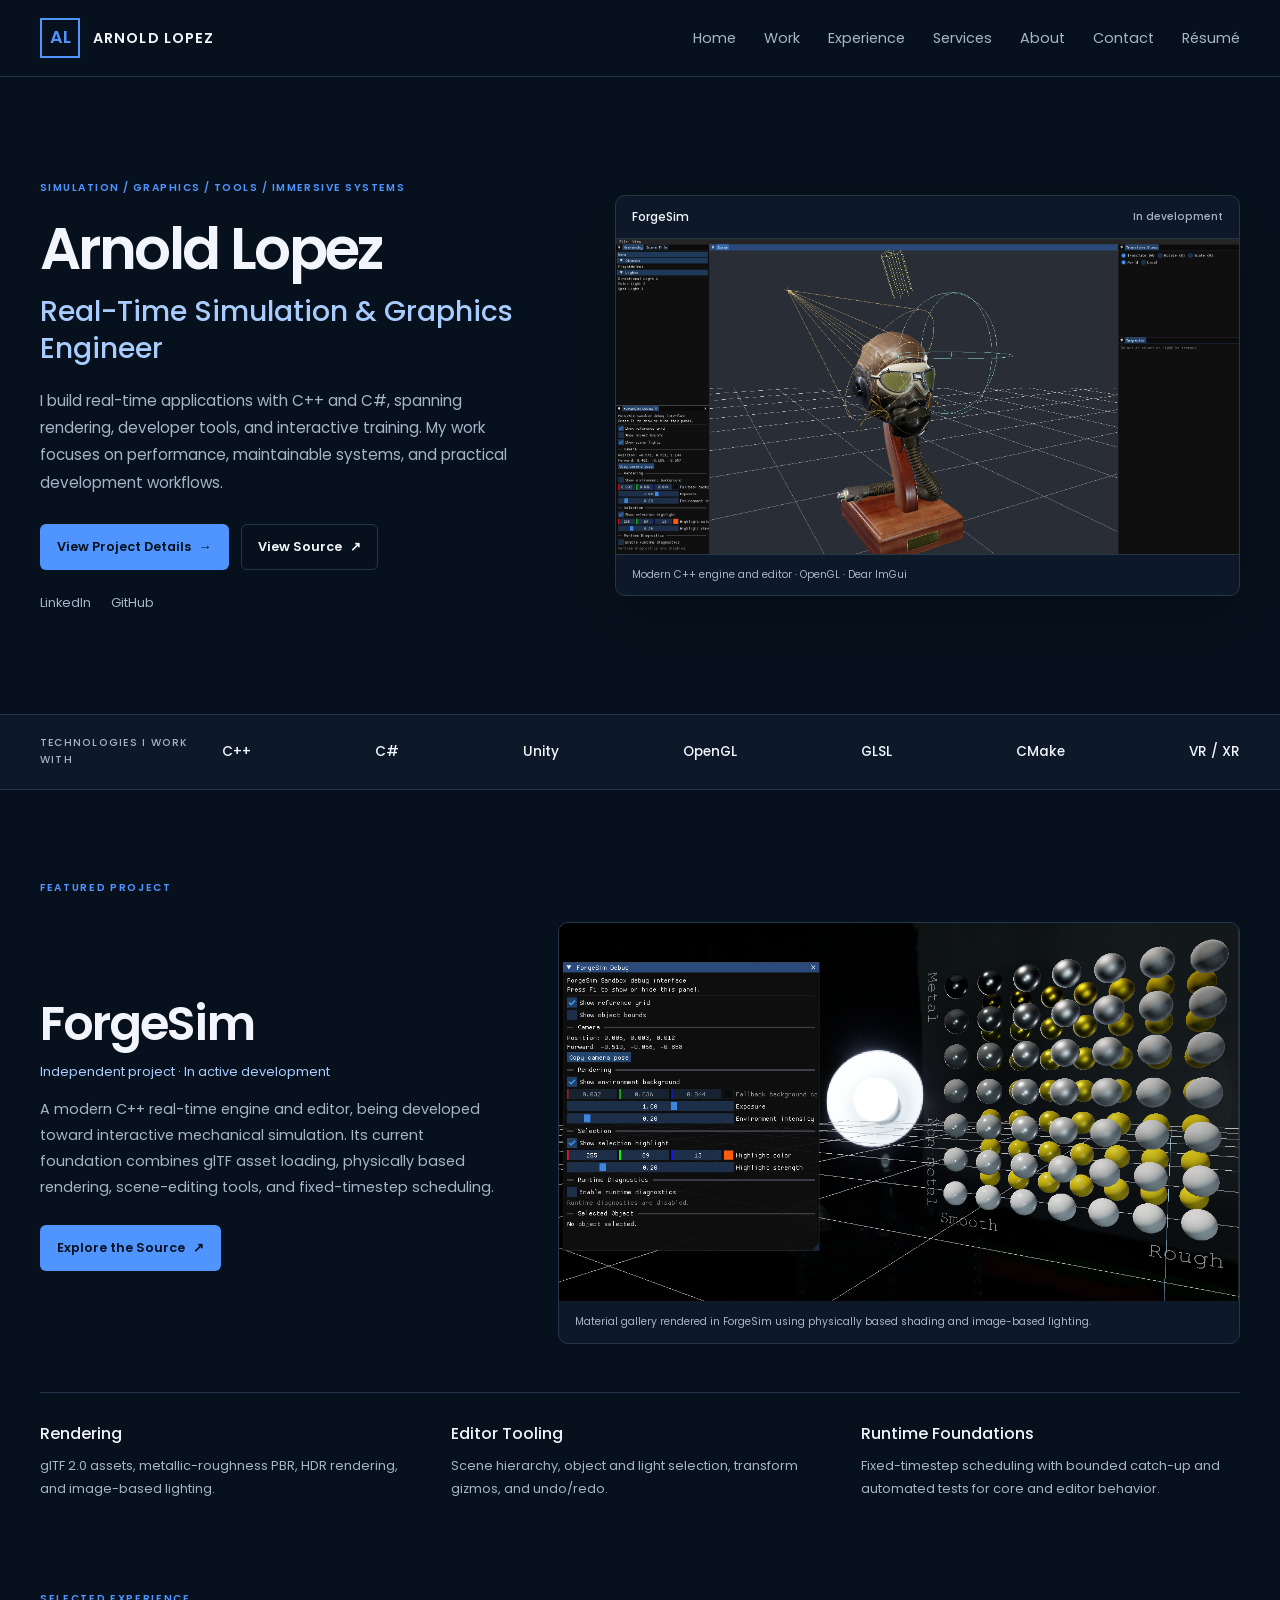
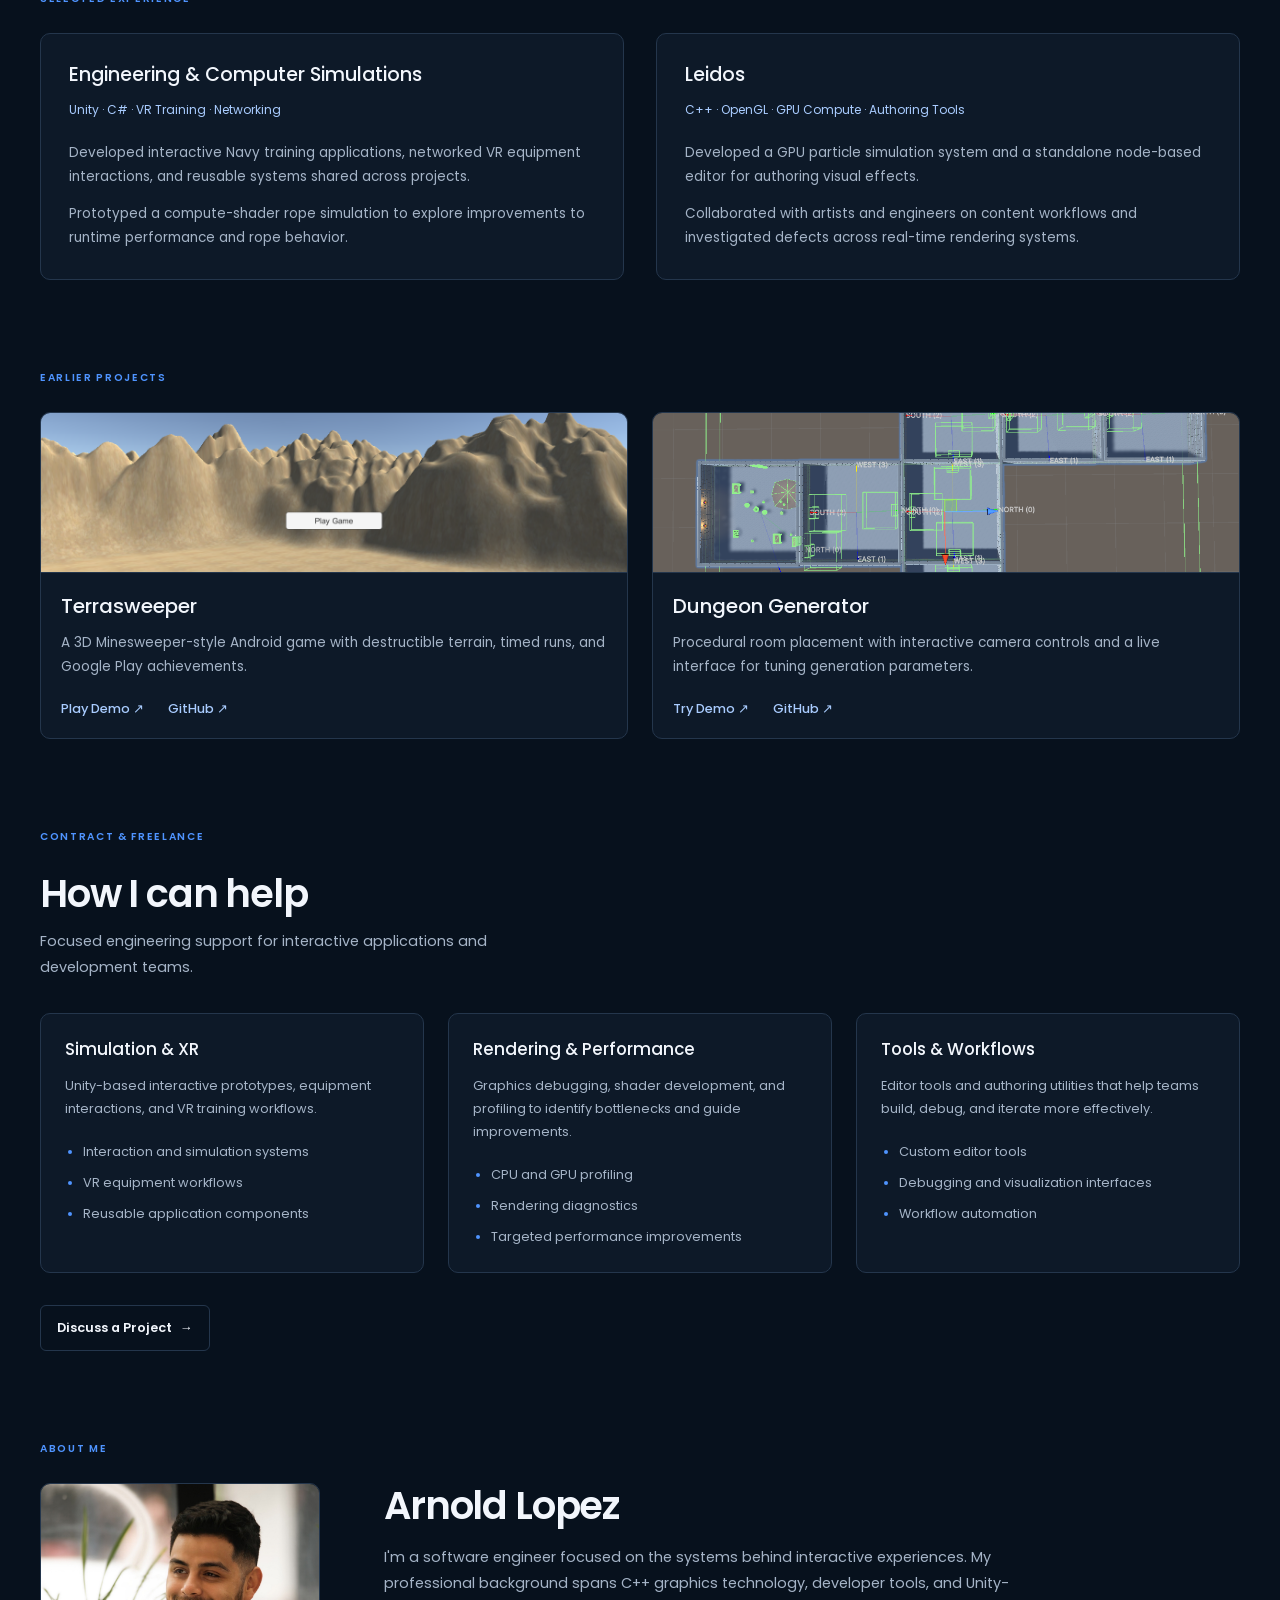
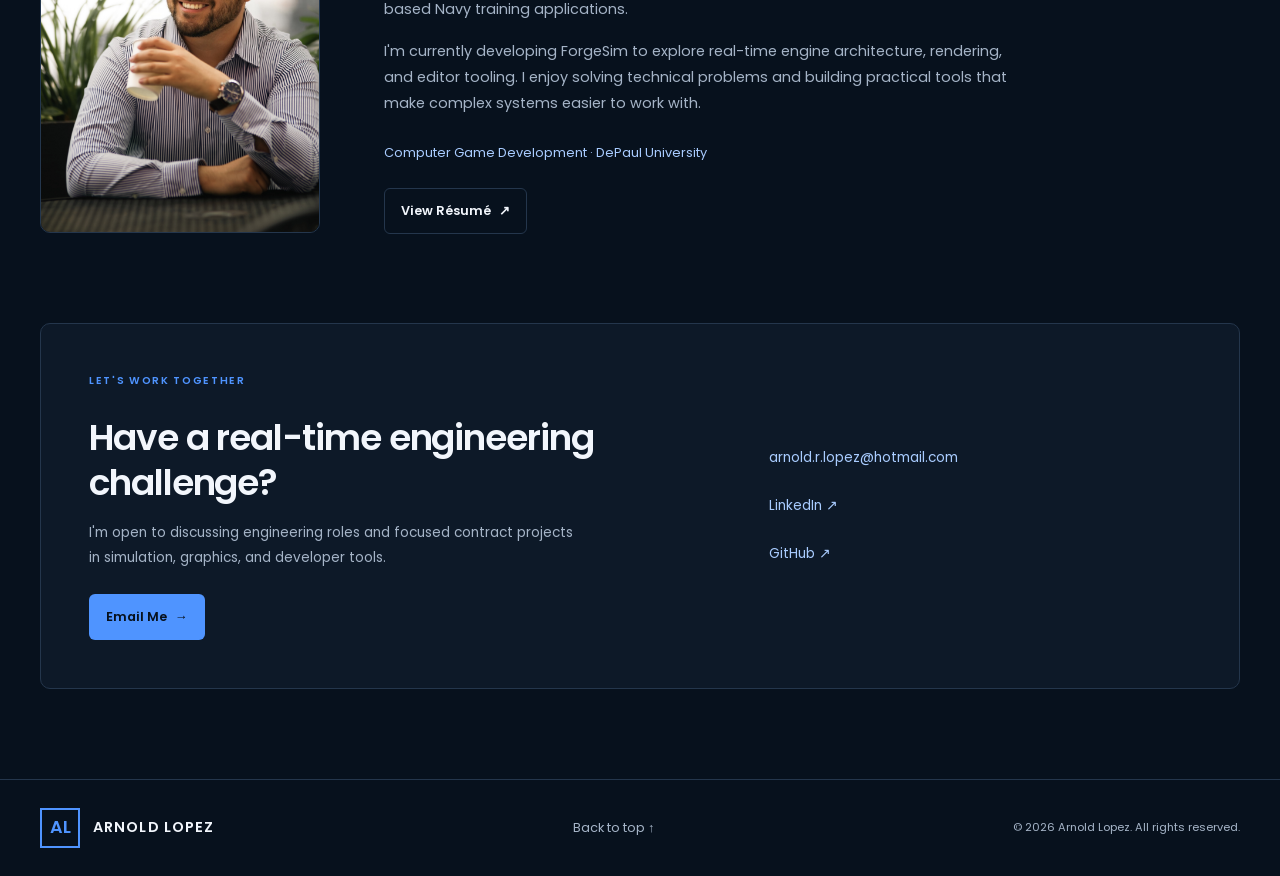
==== commit 6b0c6ac0: "Add ForgeSim case study introduction and portfolio link" ====
--- a/index.html
+++ b/index.html
@@ -88,16 +88,18 @@
       </p>
 
       <div class="hero-actions">
-        <a class="hero-button hero-button-primary" href="#forgesim">
-          Explore ForgeSim <span aria-hidden="true">→</span>
-        </a>
-
+        <a class="hero-button hero-button-primary" 
+           href="./projects/forgesim/"
+        >
+          View Project Details <span aria-hidden="true">→</span>
+        </a>
         <a
           class="hero-button hero-button-secondary"
-          href="./assets/Arnold-Lopez-Resume.pdf"
-          download
-        >
-          Download Résumé
+          href="https://github.com/L0932/ForgeSim"
+          target="_blank"
+          rel="noopener noreferrer"
+        >
+          View Source <span aria-hidden="true">↗</span>
         </a>
       </div>
 
--- a/style.css
+++ b/style.css
@@ -793,4 +793,82 @@
 
 #main-content {
   scroll-margin-top: 6rem;
+}
+
+/* FORGESIM CASE STUDY */
+.case-back-link {
+  color: var(--color-muted);
+  font-size: 0.8rem;
+}
+
+.case-intro {
+  padding-block: clamp(3rem, 7vw, 6rem);
+}
+
+.case-intro h1 {
+  margin-bottom: 1rem;
+  font-size: clamp(3rem, 7vw, 5rem);
+  font-weight: 600;
+  letter-spacing: -0.05em;
+  line-height: 1.1;
+}
+
+.case-summary {
+  max-width: 42ch;
+  margin-bottom: 1.5rem;
+  color: var(--color-highlight);
+  font-size: clamp(1.2rem, 2.5vw, 1.8rem);
+  line-height: 1.5;
+}
+
+.case-description {
+  max-width: 75ch;
+  font-size: 0.95rem;
+  line-height: 1.8;
+}
+
+.case-facts {
+  display: grid;
+  grid-template-columns: repeat(3, minmax(0, 1fr));
+  gap: 1.5rem;
+  margin-block: 2rem;
+  padding-block: 1.5rem;
+  border-block: 1px solid var(--color-border);
+}
+
+.case-facts > div {
+  min-width: 0;
+}
+
+.case-facts dt {
+  margin-bottom: 0.5rem;
+  color: var(--color-muted);
+  font-size: 0.7rem;
+}
+
+.case-facts dd {
+  margin: 0;
+  font-size: 0.85rem;
+  line-height: 1.7;
+}
+
+.case-cover {
+  margin: 2.5rem 0 0;
+  overflow: hidden;
+  border: 1px solid var(--color-border);
+  border-radius: var(--panel-radius);
+  background: var(--color-surface);
+}
+
+.case-cover img {
+  display: block;
+  width: 100%;
+  height: auto;
+}
+
+.case-cover figcaption {
+  padding: 1rem;
+  color: var(--color-muted);
+  font-size: 0.75rem;
+  line-height: 1.7;
 }
--- a/mediaqueries.css
+++ b/mediaqueries.css
@@ -104,6 +104,10 @@
   .about-portrait {
     max-width: 240px;
   }
+
+  .case-facts {
+  grid-template-columns: 1fr;
+}
 }
 
 /* SMALL PHONES */
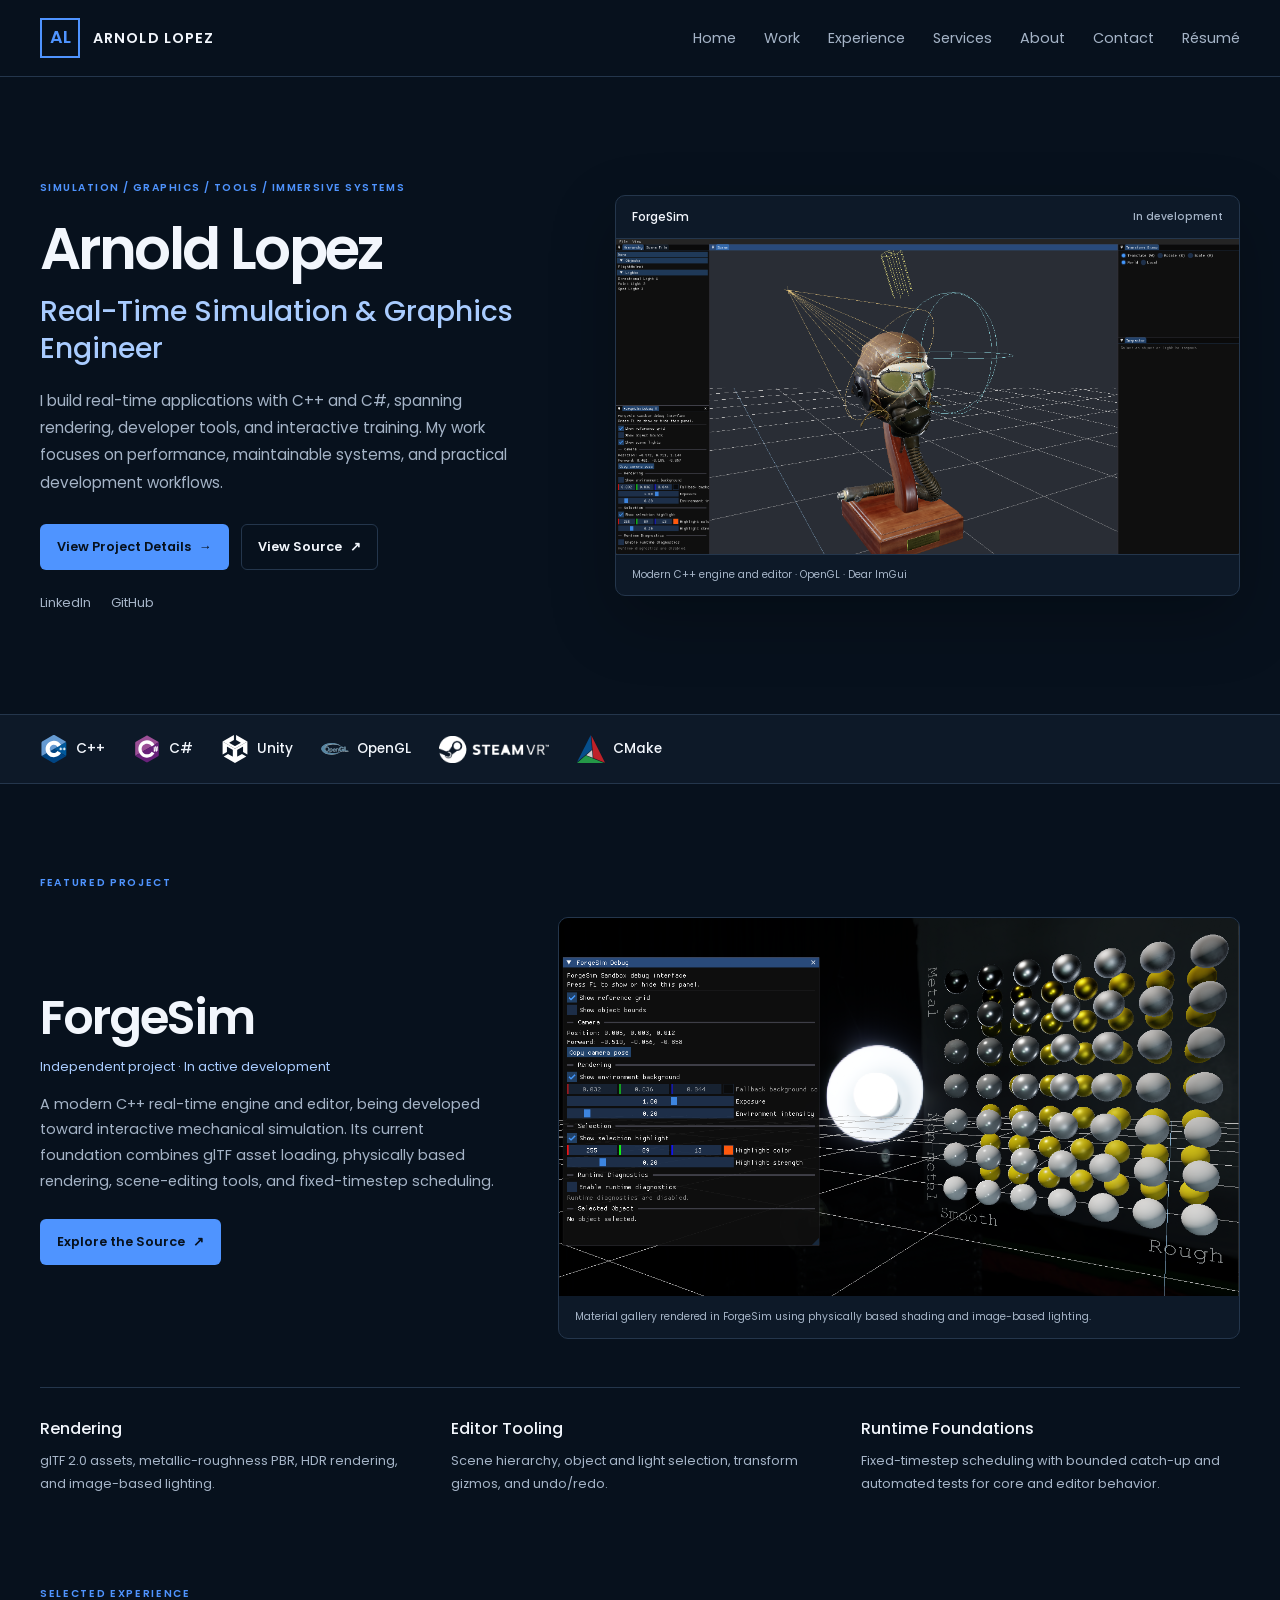
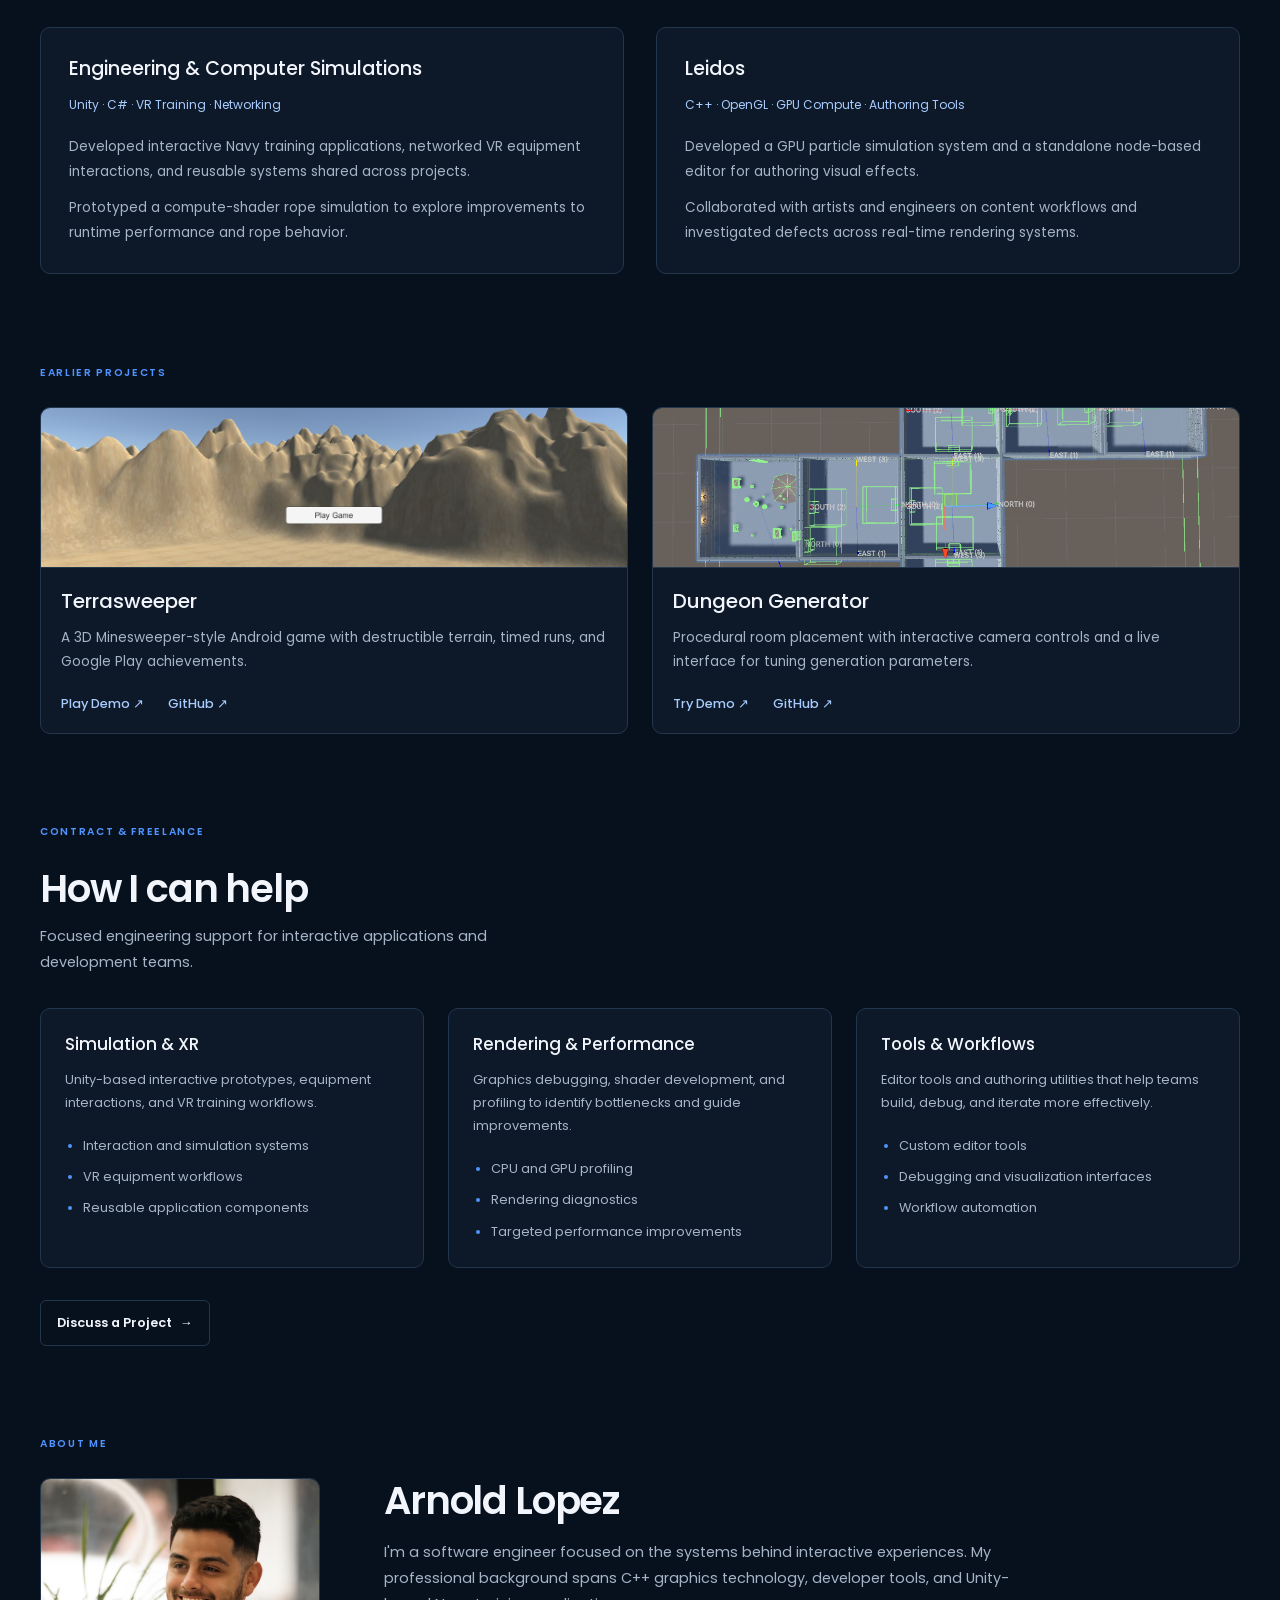
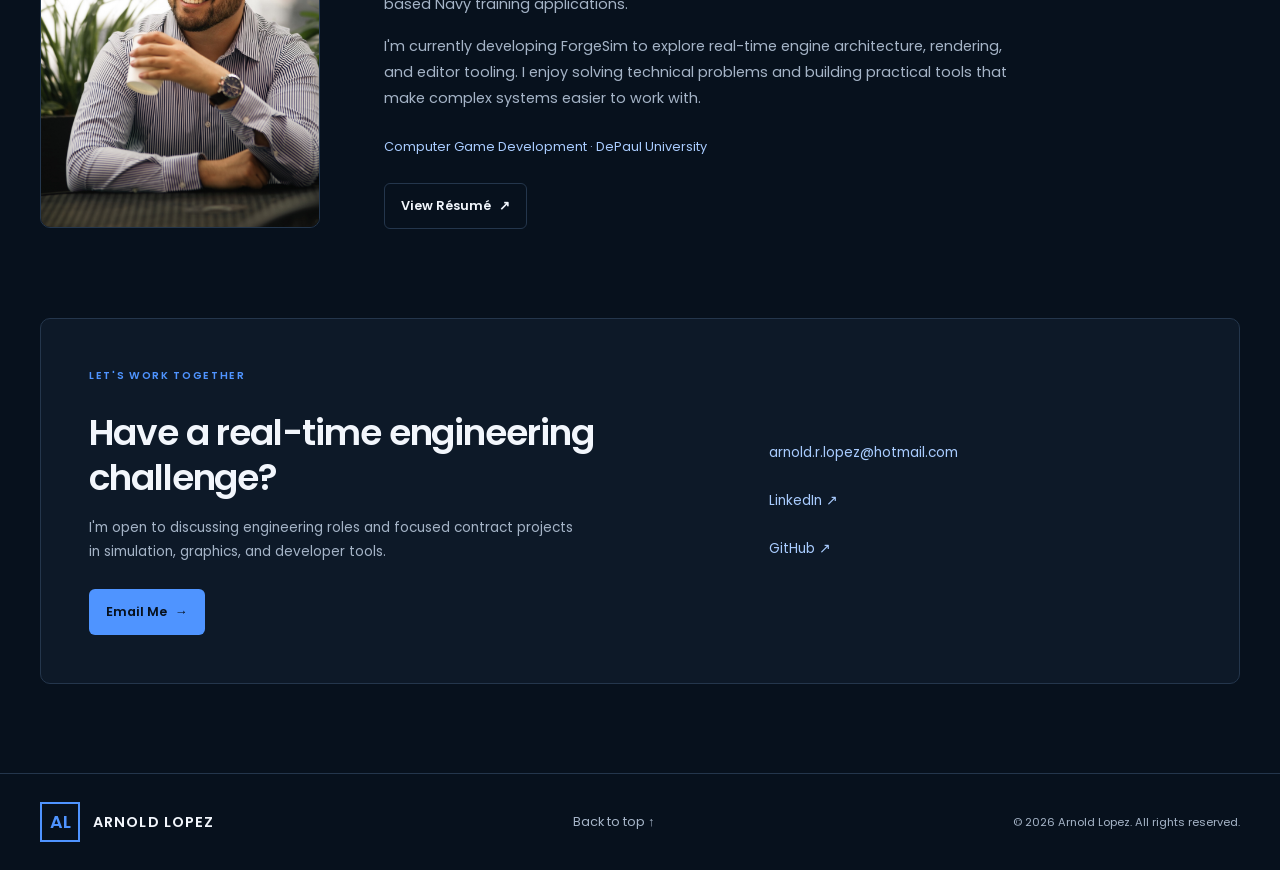
==== commit 15a32869: "Add technology logos including SteamVR" ====
--- a/index.html
+++ b/index.html
@@ -140,17 +140,41 @@
 
 <div class="technology-strip">
   <div class="container technology-strip-inner">
-    <p class="technology-label">Technologies I work with</p>
-
-    <ul class="technology-list" aria-label="Core technologies">
-      <li>C++</li>
-      <li>C#</li>
-      <li>Unity</li>
-      <li>OpenGL</li>
-      <li>GLSL</li>
-      <li>CMake</li>
-      <li>VR / XR</li>
-    </ul>
+<ul class="technology-list" aria-label="Technologies I work with">
+  <li>
+    <img src="assets/technologies/cplusplus.svg" alt="" width="28" height="28" />
+    <span>C++</span>
+  </li>
+  <li>
+    <img src="assets/technologies/csharp.svg" alt="" width="28" height="28" />
+    <span>C#</span>
+  </li>
+  <li>
+    <img class="technology-logo-light" src="assets/technologies/unity.svg" alt="" width="28" height="28" />
+    <span>Unity</span>
+  </li>
+  <li>
+    <img src="assets/technologies/opengl.svg" alt="" width="28" height="28" />
+    <span>OpenGL</span>
+  </li>
+  <!-- <li>
+    <span>GLSL</span>
+  </li> -->
+  <li>
+    <img
+      class="technology-wordmark technology-logo-light"
+      src="assets/technologies/steamvr.png"
+      alt="SteamVR"
+    />
+</li>
+  <li>
+    <img src="assets/technologies/cmake.svg" alt="" width="28" height="28" />
+    <span>CMake</span>
+  </li>
+  <!-- <li>
+    <span>VR / XR</span>
+  </li> -->
+</ul>
   </div>
 </div>
 
--- a/style.css
+++ b/style.css
@@ -329,21 +329,32 @@
 
 .technology-list {
   display: flex;
-  flex: 1;
   flex-wrap: wrap;
   align-items: center;
   justify-content: space-between;
-  gap: 1rem 1.5rem;
+  gap: 1.25rem 1.75rem;
+  min-width: 0;
   margin: 0;
   padding: 0;
   list-style: none;
 }
 
 .technology-list li {
+  display: inline-flex;
+  align-items: center;
+  gap: 0.5rem;
   color: var(--color-text);
   font-size: 0.85rem;
   font-weight: 500;
   white-space: nowrap;
+}
+
+.technology-list img {
+  display: block;
+  width: 28px;
+  height: 28px;
+  object-fit: contain;
+  flex-shrink: 0;
 }
 
 /* FEATURED PROJECT */
@@ -871,4 +882,88 @@
   color: var(--color-muted);
   font-size: 0.75rem;
   line-height: 1.7;
+}
+
+.case-section {
+  padding-bottom: clamp(3rem, 7vw, 6rem);
+}
+
+.case-section h2 {
+  margin-bottom: 2rem;
+  font-size: clamp(1.75rem, 3vw, 2.5rem);
+  font-weight: 600;
+  letter-spacing: -0.03em;
+  line-height: 1.25;
+}
+
+.case-capabilities {
+  display: grid;
+  grid-template-columns: repeat(3, minmax(0, 1fr));
+  gap: 2rem;
+}
+
+.case-capabilities article {
+  min-width: 0;
+}
+
+.case-capabilities h3,
+.case-decision h3 {
+  margin-bottom: 0.75rem;
+  font-size: 1.1rem;
+  font-weight: 500;
+  line-height: 1.4;
+}
+
+.case-capabilities p,
+.case-decision p {
+  font-size: 0.9rem;
+  line-height: 1.8;
+}
+
+.case-decisions {
+  display: grid;
+  gap: 2.5rem;
+  max-width: 80ch;
+}
+
+.case-decision p + p {
+  margin-top: 1rem;
+}
+
+.case-prose {
+  max-width: 80ch;
+}
+
+.case-prose p {
+  font-size: 0.9rem;
+  line-height: 1.8;
+}
+
+.case-prose p + p {
+  margin-top: 1rem;
+}
+
+.case-actions {
+  margin-top: 2rem;
+}
+
+.case-image-link {
+  display: block;
+  cursor: zoom-in;
+}
+
+.case-image-link img {
+  display: block;
+  width: 100%;
+  height: auto;
+}
+
+.technology-logo-light {
+  filter: brightness(0) invert(1);
+}
+
+.technology-list img.technology-wordmark {
+  width: 110px;
+  height: 28px;
+  object-fit: contain;
 }
--- a/mediaqueries.css
+++ b/mediaqueries.css
@@ -23,6 +23,11 @@
   }
 
   .contact-panel {
+    grid-template-columns: 1fr;
+    gap: 1.5rem;
+  }
+
+  .case-capabilities {
     grid-template-columns: 1fr;
     gap: 1.5rem;
   }
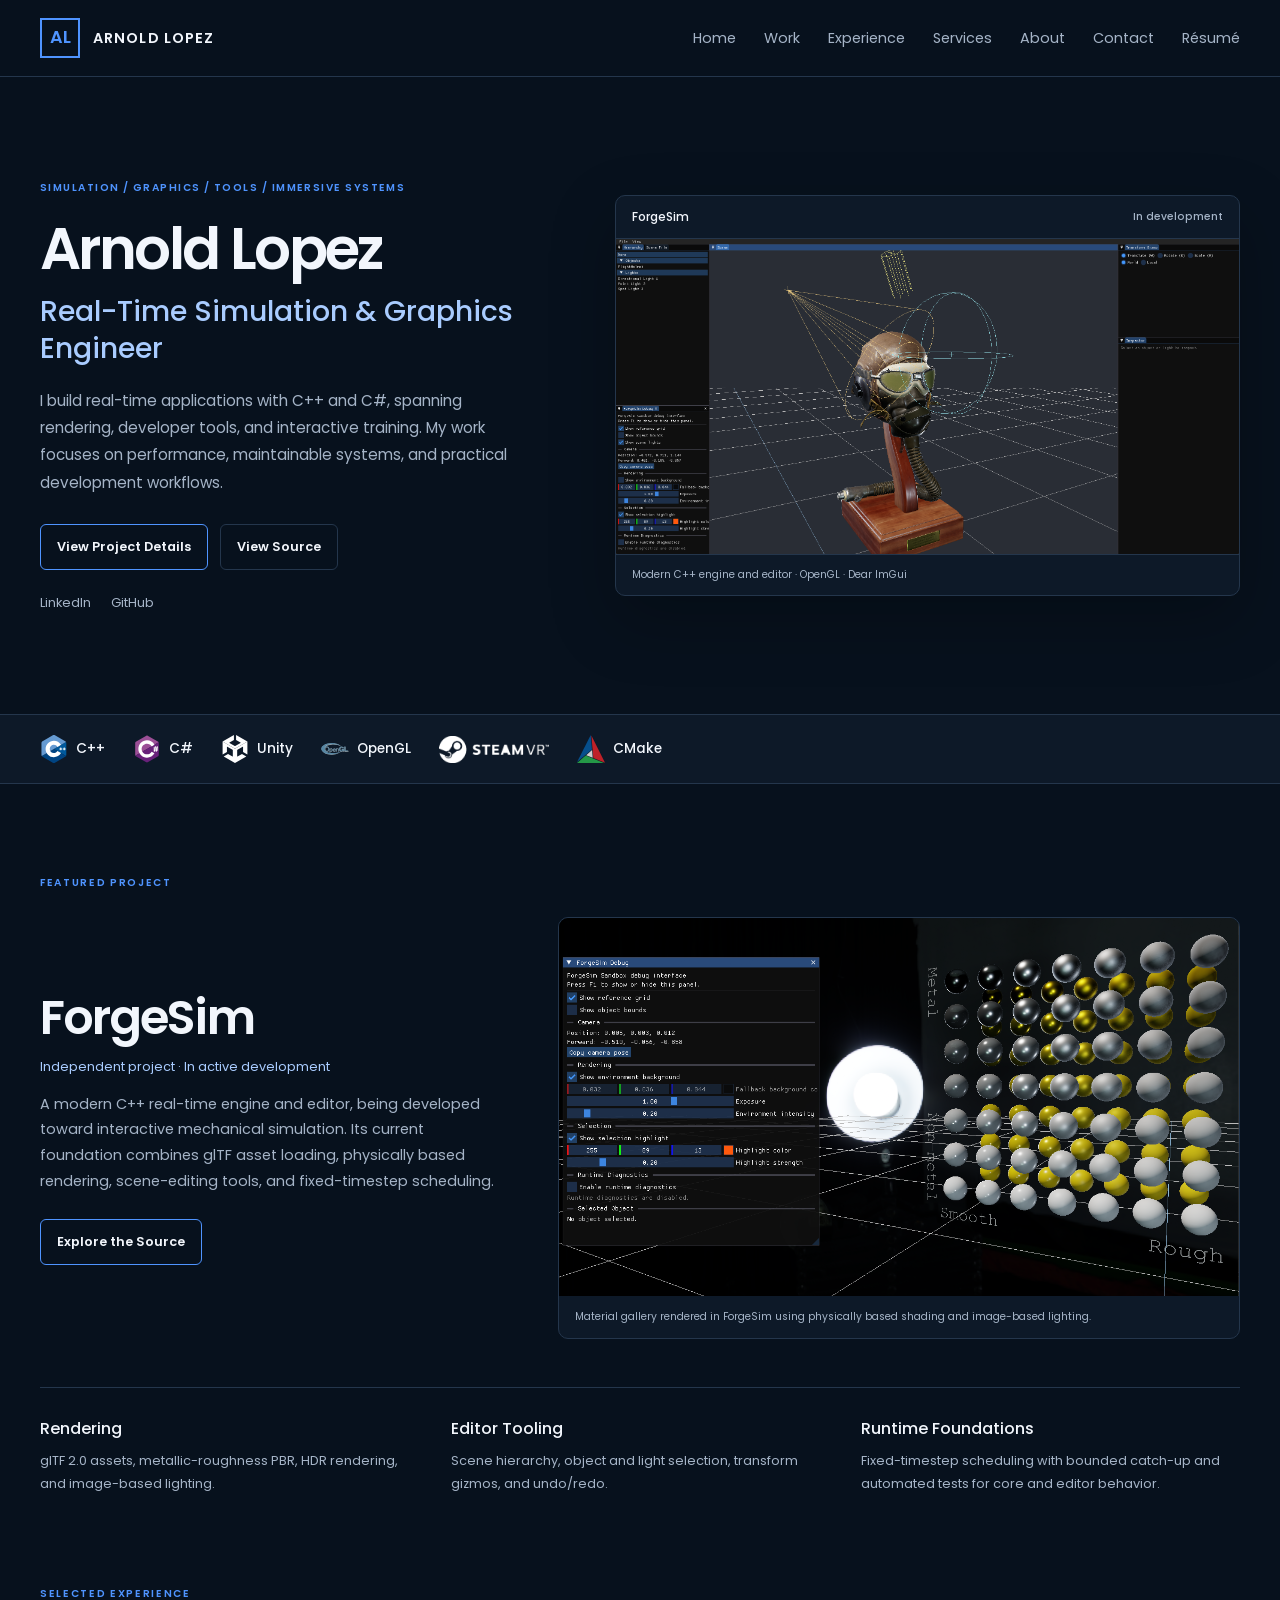
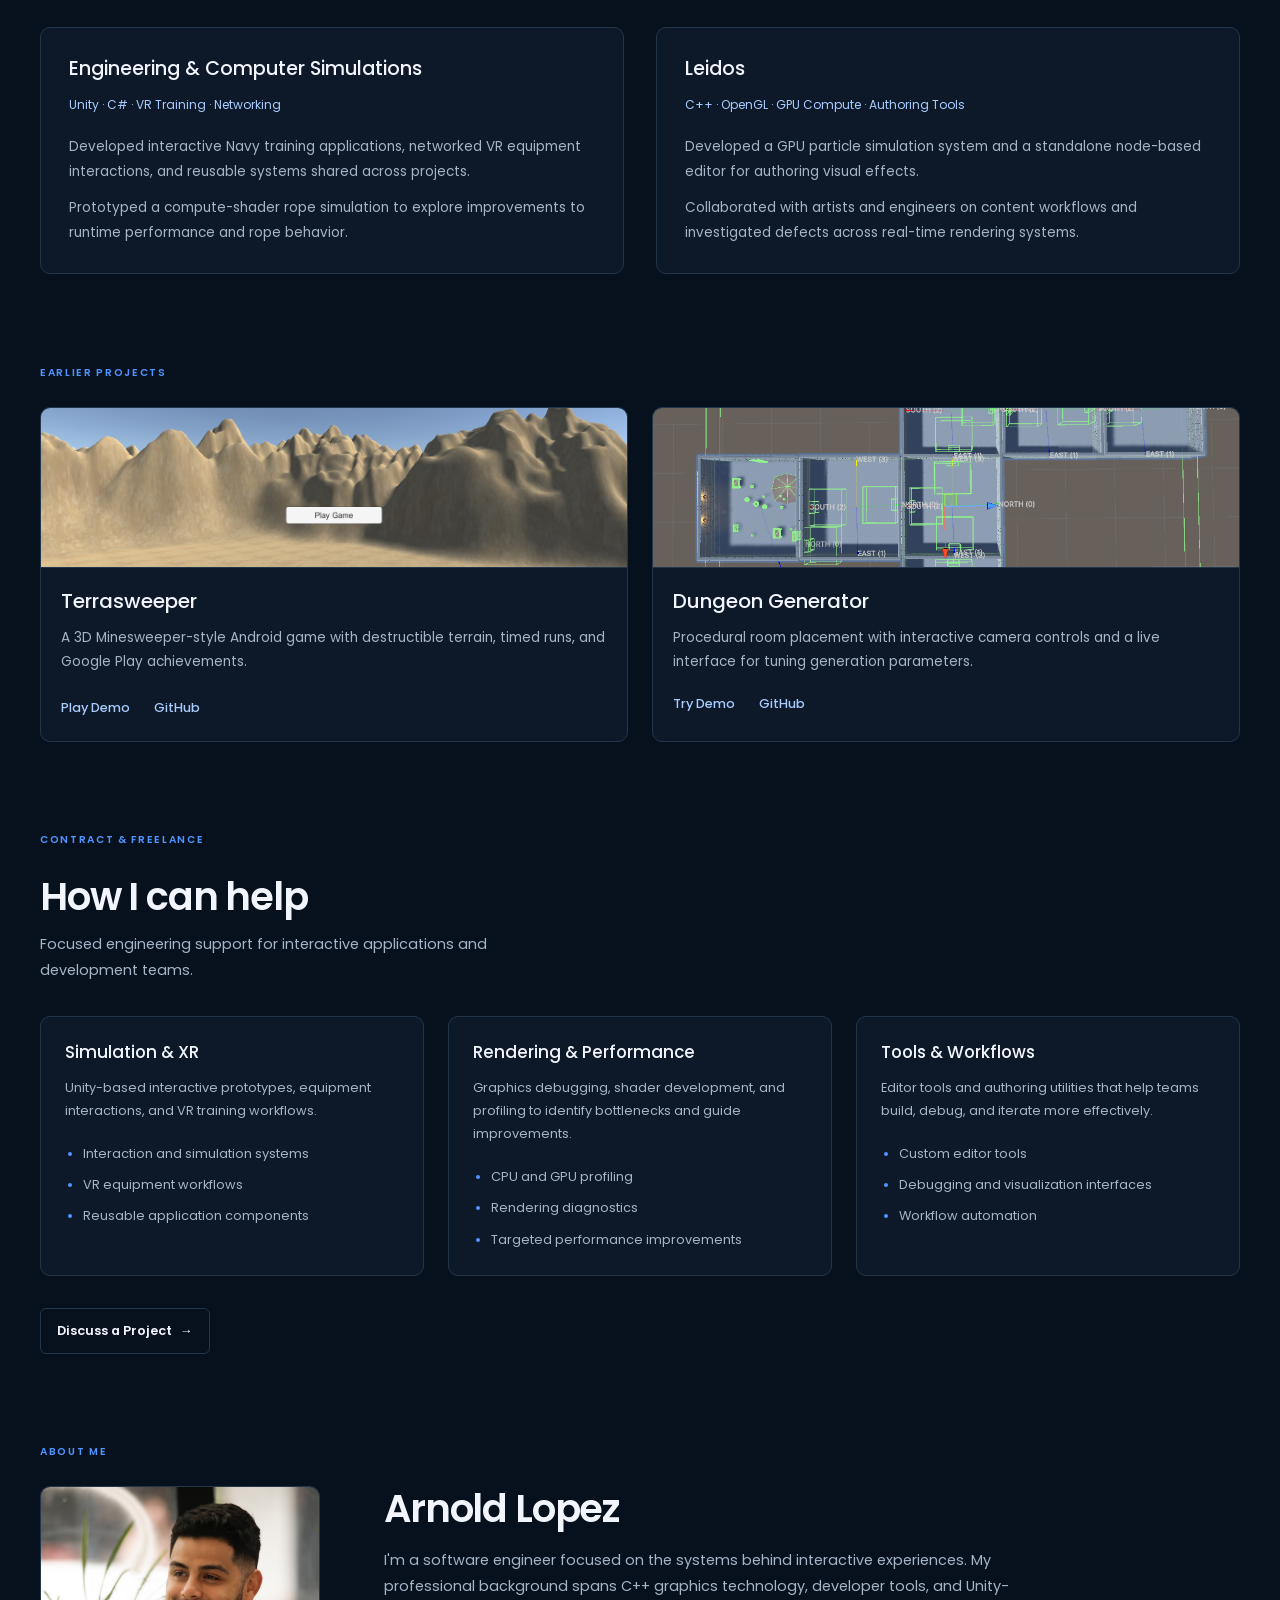
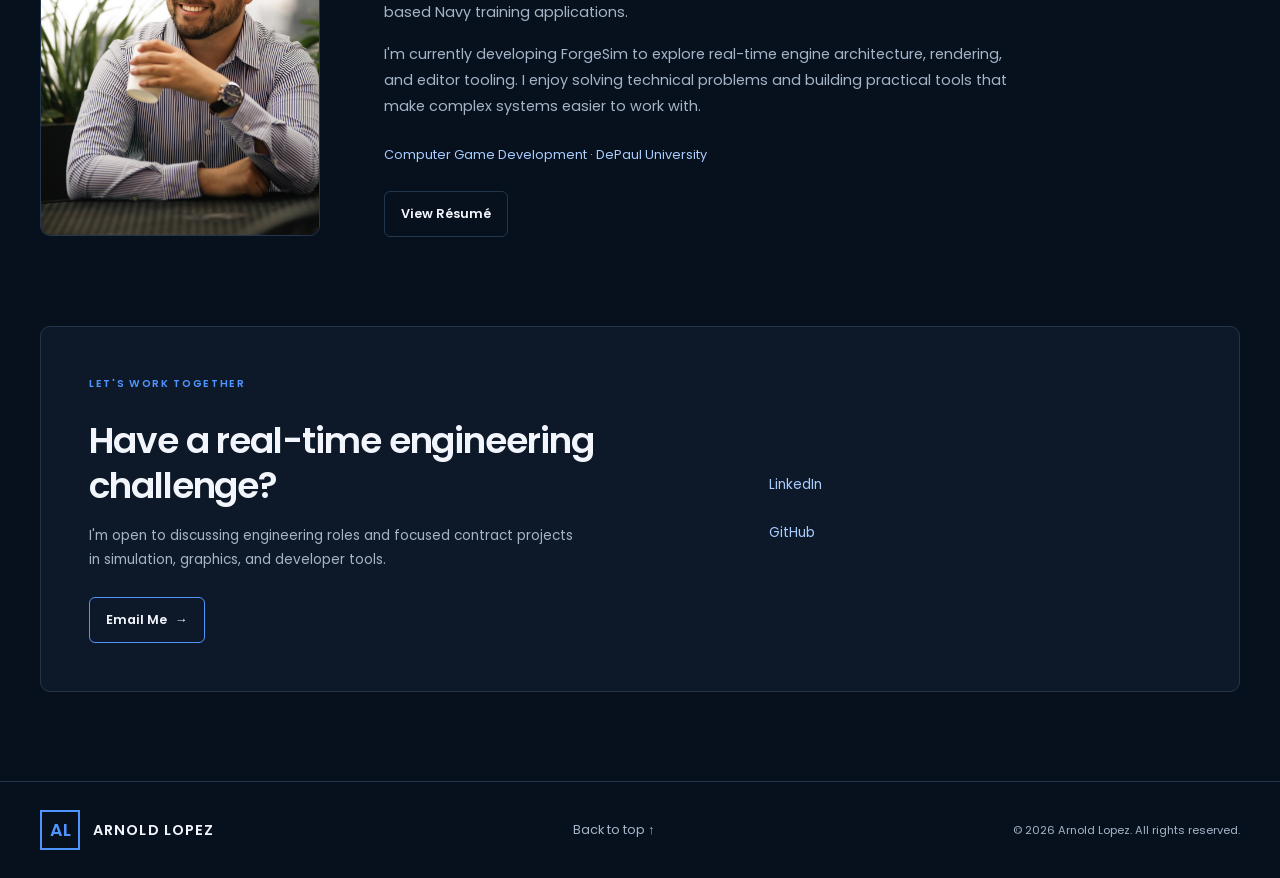
==== commit 6c7f2441: "Refine button styles and simplify project and contact links" ====
--- a/index.html
+++ b/index.html
@@ -91,7 +91,7 @@
         <a class="hero-button hero-button-primary" 
            href="./projects/forgesim/"
         >
-          View Project Details <span aria-hidden="true">→</span>
+          View Project Details
         </a>
         <a
           class="hero-button hero-button-secondary"
@@ -99,7 +99,7 @@
           target="_blank"
           rel="noopener noreferrer"
         >
-          View Source <span aria-hidden="true">↗</span>
+          View Source
         </a>
       </div>
 
@@ -154,7 +154,7 @@
     <span>Unity</span>
   </li>
   <li>
-    <img src="assets/technologies/opengl.svg" alt="" width="28" height="28" />
+    <img class="technology-logo-opengl" src="assets/technologies/opengl.svg" alt="" width="28" height="28" />
     <span>OpenGL</span>
   </li>
   <!-- <li>
@@ -203,7 +203,7 @@
           target="_blank"
           rel="noopener noreferrer"
         >
-          Explore the Source <span aria-hidden="true">↗</span>
+          Explore the Source
         </a>
       </div>
 
@@ -318,17 +318,17 @@
           </p>
 
           <div class="project-links">
-            <a
+            <a class="project-link"
               href="https://lopezdeveloper.net/projects/terrasweeper/"
               target="_blank"
               rel="noopener noreferrer"
-            >Play Demo ↗</a>
-
-            <a
+            >Play Demo</a>
+
+            <a class="project-link"
               href="https://github.com/L0932/Terrasweeper"
               target="_blank"
               rel="noopener noreferrer"
-            >GitHub ↗</a>
+            >GitHub</a>
           </div>
         </div>
       </article>
@@ -354,13 +354,13 @@
               href="https://lopezdeveloper.net/projects/dungeon-generator-demo/"
               target="_blank"
               rel="noopener noreferrer"
-            >Try Demo ↗</a>
+            >Try Demo </a>
 
             <a
               href="https://github.com/L0932/DungeonGenerator"
               target="_blank"
               rel="noopener noreferrer"
-            >GitHub ↗</a>
+            >GitHub </a>
           </div>
         </div>
       </article>
@@ -465,7 +465,7 @@
           target="_blank"
           rel="noopener noreferrer"
         >
-          View Résumé <span aria-hidden="true">↗</span>
+          View Résumé
         </a>
       </div>
     </div>
@@ -494,16 +494,12 @@
       </div>
 
       <div class="contact-links">
-        <a href="mailto:arnold.r.lopez@hotmail.com">
-          arnold.r.lopez@hotmail.com
-        </a>
-
         <a
           href="https://www.linkedin.com/in/arnoldlopez/"
           target="_blank"
           rel="noopener noreferrer"
         >
-          LinkedIn <span aria-hidden="true">↗</span>
+          LinkedIn
         </a>
 
         <a
@@ -511,7 +507,7 @@
           target="_blank"
           rel="noopener noreferrer"
         >
-          GitHub <span aria-hidden="true">↗</span>
+          GitHub
         </a>
       </div>
     </div>
--- a/style.css
+++ b/style.css
@@ -169,13 +169,15 @@
 }
 
 .hero-button-primary {
-  background: var(--color-accent);
-  color: var(--color-bg);
+  border-color: var(--color-accent);
+  background: transparent;
+  color: var(--color-text);
 }
 
 .hero-button-primary:hover {
-  background: #80b2ff;
-  color: var(--color-bg);
+  border-color: #80b2ff;
+  background: rgb(79 148 255 / 12%);
+  color: var(--color-text);
   text-decoration: none;
 }
 
@@ -966,4 +968,20 @@
   width: 110px;
   height: 28px;
   object-fit: contain;
+}
+
+.project-link {
+  display: inline-block;
+  padding-block: 0.25rem;
+  color: var(--color-muted);
+  font-size: 0.8rem;
+  font-weight: 500;
+  text-decoration: none;
+}
+
+.project-link:hover {
+  color: var(--color-text);
+  text-decoration: underline;
+  text-underline-offset: 0.25em;
+  text-decoration-color: var(--color-accent);
 }
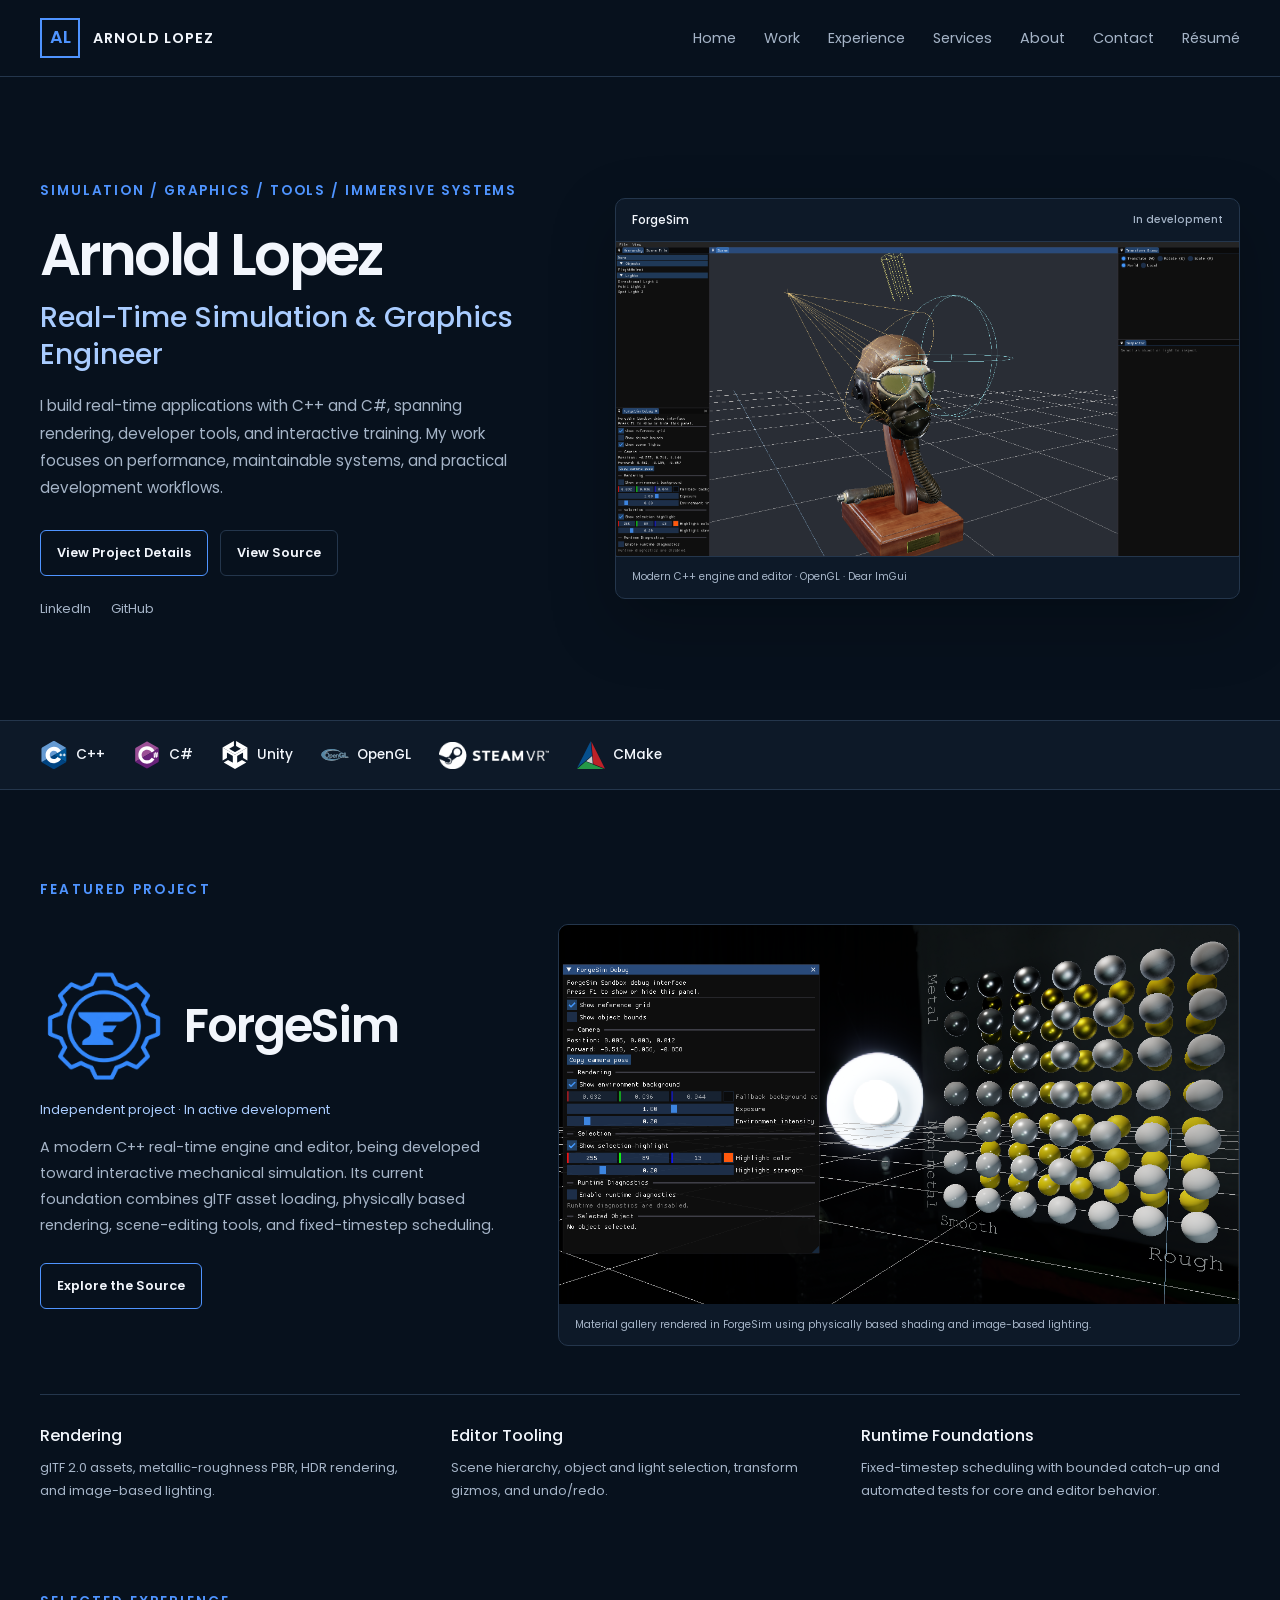
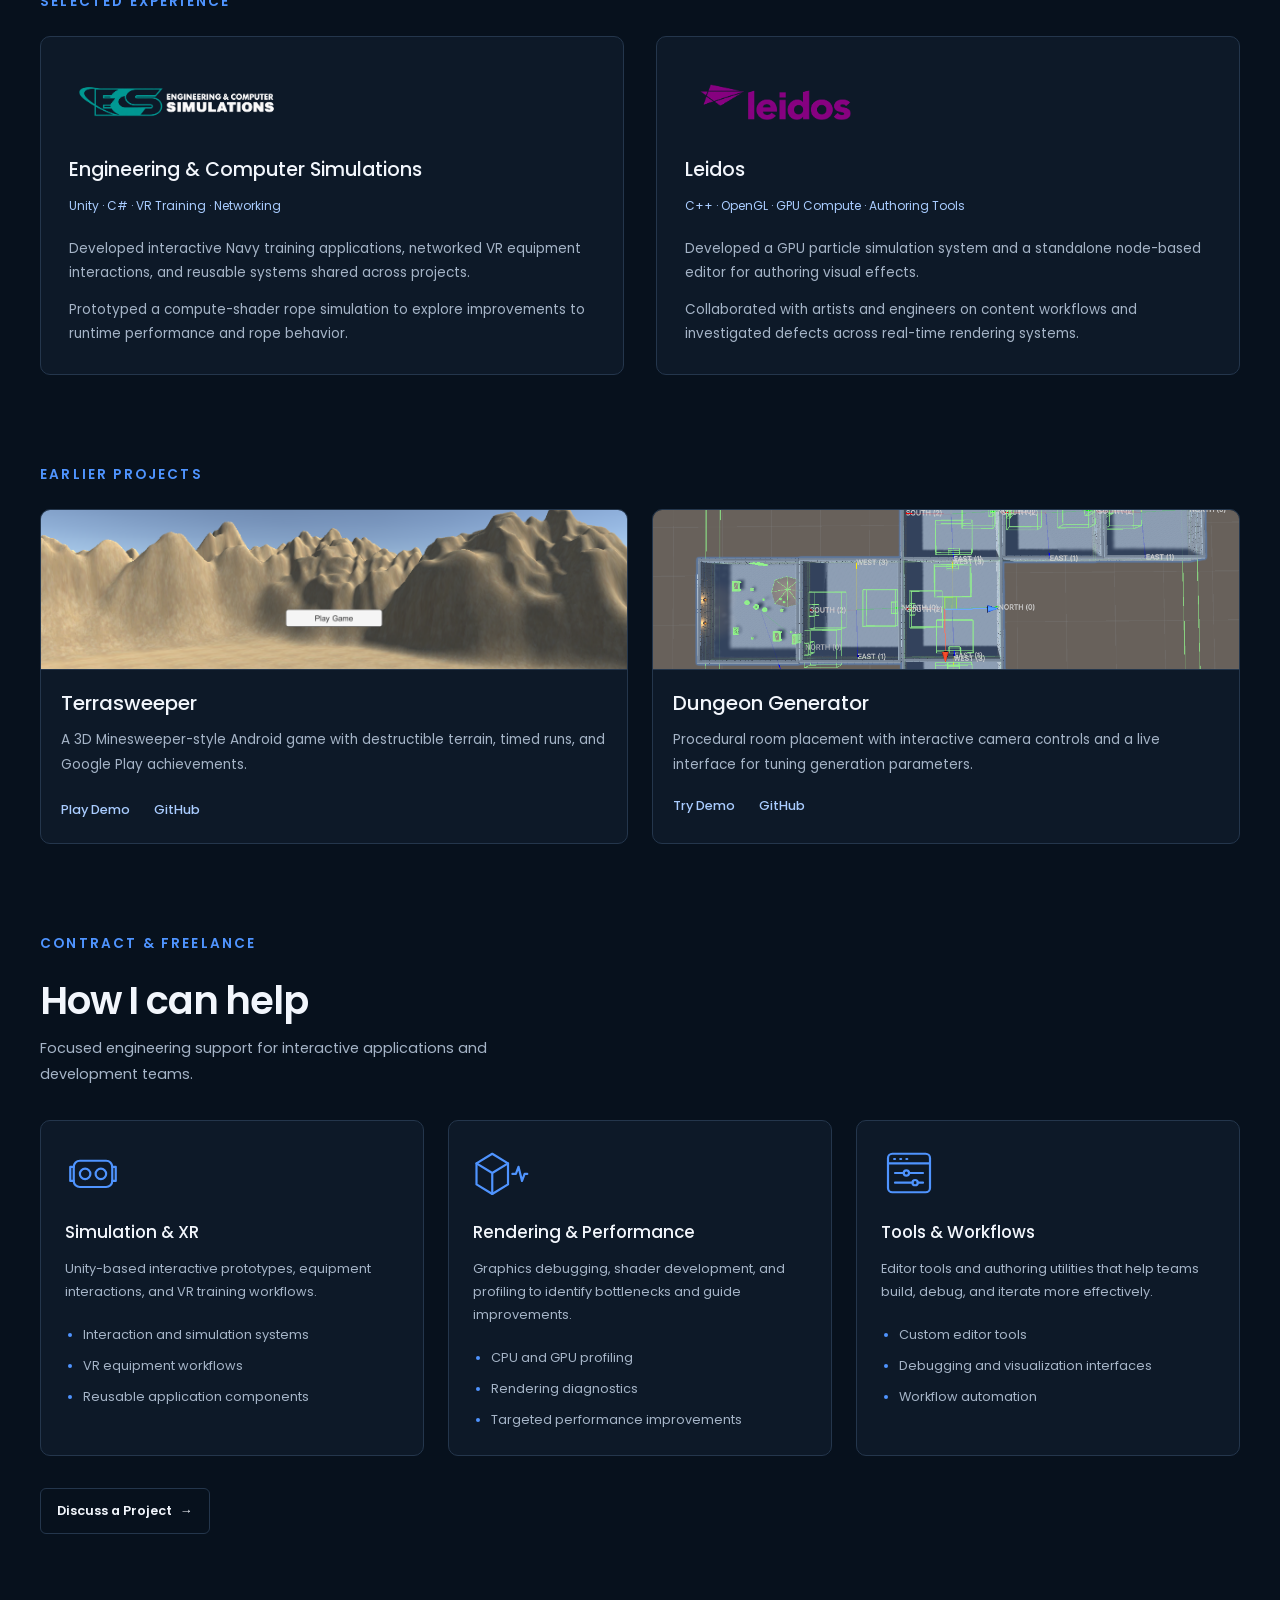
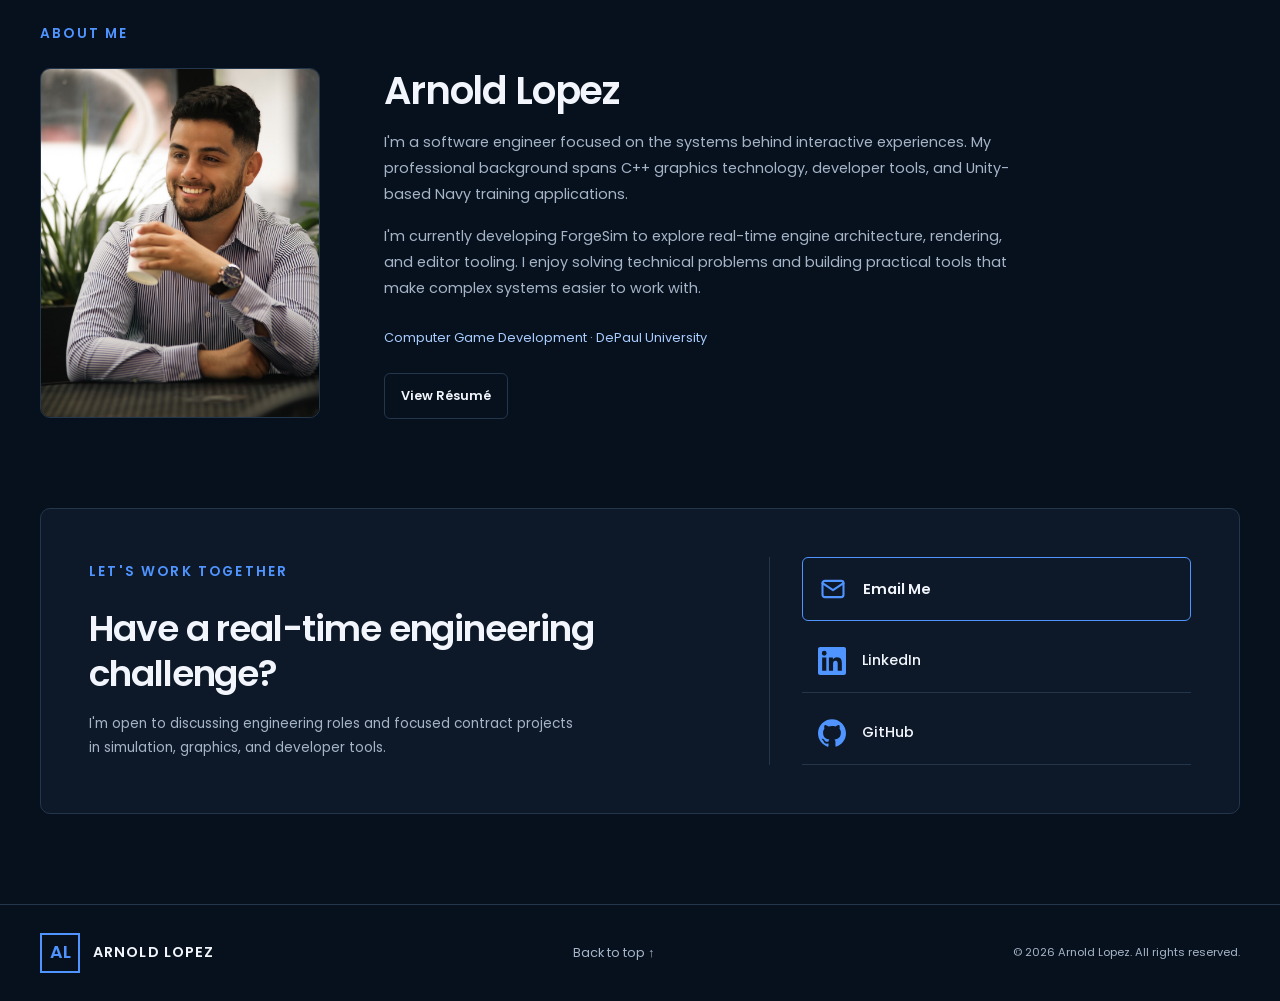
==== commit b4cc5a76: "Changes entire home page with logos and formatting" ====
--- a/index.html
+++ b/index.html
@@ -1,6 +1,15 @@
 <!DOCTYPE html>
 <html lang="en">
 <head>
+    <!-- Google tag (gtag.js) -->
+  <script async src="https://www.googletagmanager.com/gtag/js?id=G-CKP7PVN714"></script>
+  <script>
+    window.dataLayer = window.dataLayer || [];
+    function gtag(){dataLayer.push(arguments);}
+    gtag('js', new Date());
+
+    gtag('config', 'G-CKP7PVN714');
+  </script>
   <meta charset="UTF-8" />
   <meta name="viewport" content="width=device-width, initial-scale=1.0" />
 
@@ -184,8 +193,15 @@
 
     <div class="featured-project-layout">
       <div class="featured-project-copy">
-        <h2>ForgeSim</h2>
-
+        <h2 class="featured-project-title">
+        <img 
+          src="./assets/forgesim-icon.png"
+          alt=""
+          width="64"
+          height="64"
+          />          
+          <span>ForgeSim</span>
+      </h2>
         <p class="project-status">
           Independent project · In active development
         </p>
@@ -256,6 +272,14 @@
 
     <div class="experience-grid">
       <article class="experience-entry">
+        <div class="experience-logo">
+        <img
+          class="company-logo company-logo-ecs"
+          src="./assets/ecs-logo.png"
+          alt=""
+          loading="lazy"
+        />
+      </div>
         <h2>Engineering &amp; Computer Simulations</h2>
 
         <p class="experience-focus">
@@ -275,6 +299,15 @@
       </article>
 
       <article class="experience-entry">
+
+        <div class="experience-logo">
+        <img
+          class="company-logo company-logo-leidos"
+          src="./assets/leidos-logo.png"
+          alt=""
+          loading="lazy"
+        />
+      </div>
         <h2>Leidos</h2>
 
         <p class="experience-focus">
@@ -381,6 +414,11 @@
 
     <div class="services-grid">
       <article class="service-card">
+        <img
+          class="service-icon"
+          src="./assets/simulation-xr-icon.svg"
+          alt=""
+        />
         <h3>Simulation &amp; XR</h3>
         <p>
           Unity-based interactive prototypes, equipment interactions,
@@ -394,6 +432,11 @@
       </article>
 
       <article class="service-card">
+        <img
+          class="service-icon"
+          src="./assets/rendering-performance-icon.svg"
+          alt=""
+        />
         <h3>Rendering &amp; Performance</h3>
         <p>
           Graphics debugging, shader development, and profiling
@@ -407,6 +450,11 @@
       </article>
 
       <article class="service-card">
+        <img
+          class="service-icon"
+          src="./assets/tools-workflows-icon.svg"
+          alt=""
+        />
         <h3>Tools &amp; Workflows</h3>
         <p>
           Editor tools and authoring utilities that help teams
@@ -474,7 +522,7 @@
 
 <section id="contact" class="contact-section">
   <div class="container">
-    <div class="contact-panel">
+    <div class="contact-panel contact-panel-balanced">
       <div class="contact-copy">
         <p class="section-eyebrow">Let's work together</p>
 
@@ -484,30 +532,64 @@
           I'm open to discussing engineering roles and focused
           contract projects in simulation, graphics, and developer tools.
         </p>
-
+      </div>
+
+      <div class="contact-methods">
         <a
-          class="hero-button hero-button-primary"
+          class="contact-method contact-method-email"
           href="mailto:arnold.r.lopez@hotmail.com?subject=Engineering%20Inquiry"
         >
-          Email Me <span aria-hidden="true">→</span>
-        </a>
-      </div>
-
-      <div class="contact-links">
+          <svg
+            class="contact-method-icon"
+            viewBox="0 0 24 24"
+            fill="none"
+            stroke="currentColor"
+            stroke-width="1.8"
+            stroke-linecap="round"
+            stroke-linejoin="round"
+            aria-hidden="true"
+            focusable="false"
+          >
+            <rect x="3" y="5" width="18" height="14" rx="2" />
+            <path d="m3 7 9 6 9-6" />
+          </svg>
+          <span>Email Me</span>
+        </a>
+
         <a
+          class="contact-method"
           href="https://www.linkedin.com/in/arnoldlopez/"
           target="_blank"
           rel="noopener noreferrer"
         >
-          LinkedIn
+          <svg
+            class="contact-method-icon"
+            viewBox="0 0 24 24"
+            fill="currentColor"
+            aria-hidden="true"
+            focusable="false"
+          >
+            <path d="M20.447 20.452h-3.554v-5.569c0-1.328-.027-3.037-1.852-3.037-1.853 0-2.136 1.445-2.136 2.939v5.667H9.351V9h3.414v1.561h.049c.476-.9 1.637-1.85 3.37-1.85 3.601 0 4.267 2.37 4.267 5.455v6.286ZM5.337 7.433a2.062 2.062 0 1 1 0-4.124 2.062 2.062 0 0 1 0 4.124Zm1.782 13.019H3.555V9h3.564v11.452ZM22.225 0H1.771C.792 0 0 .774 0 1.729v20.542C0 23.227.792 24 1.771 24h20.451C23.2 24 24 23.227 24 22.271V1.729C24 .774 23.2 0 22.222 0Z" />
+          </svg>
+          <span>LinkedIn</span>
         </a>
 
         <a
+          class="contact-method"
           href="https://github.com/L0932"
           target="_blank"
           rel="noopener noreferrer"
         >
-          GitHub
+          <svg
+            class="contact-method-icon"
+            viewBox="0 0 24 24"
+            fill="currentColor"
+            aria-hidden="true"
+            focusable="false"
+          >
+            <path d="M12 .297C5.37.297 0 5.67 0 12.297c0 5.303 3.438 9.8 8.205 11.385.6.113.82-.258.82-.577 0-.285-.01-1.04-.015-2.04-3.338.724-4.043-1.61-4.043-1.61-.546-1.387-1.333-1.756-1.333-1.756-1.09-.745.083-.729.083-.729 1.205.084 1.838 1.237 1.838 1.237 1.07 1.835 2.807 1.305 3.492.998.108-.776.418-1.305.762-1.605-2.665-.303-5.467-1.334-5.467-5.931 0-1.31.467-2.381 1.235-3.221-.135-.303-.54-1.524.105-3.176 0 0 1.005-.322 3.3 1.23a11.5 11.5 0 0 1 3-.404c1.02.005 2.045.138 3 .404 2.28-1.552 3.285-1.23 3.285-1.23.645 1.652.24 2.873.12 3.176.765.84 1.23 1.911 1.23 3.221 0 4.609-2.805 5.625-5.475 5.922.42.36.81 1.096.81 2.22 0 1.606-.015 2.896-.015 3.286 0 .315.21.69.825.57C20.565 22.092 24 17.592 24 12.297c0-6.627-5.373-12-12-12Z" />
+          </svg>
+          <span>GitHub</span>
         </a>
       </div>
     </div>
--- a/style.css
+++ b/style.css
@@ -67,10 +67,10 @@
 .section-eyebrow {
   margin-bottom: 1.5rem;
   color: var(--color-accent);
-  font-size: 0.65rem;
+  font-size: 0.85rem;
   font-weight: 600;
   letter-spacing: 0.16em;
-  line-height: 1.8;
+  line-height: 1.5;
   text-transform: uppercase;
 }
 
@@ -215,7 +215,7 @@
 .hero-eyebrow {
   margin-bottom: 1.25rem;
   color: var(--color-accent);
-  font-size: 0.65rem;
+  font-size: 0.85rem;
   font-weight: 600;
   letter-spacing: 0.14em;
   line-height: 1.8;
@@ -984,4 +984,264 @@
   text-decoration: underline;
   text-underline-offset: 0.25em;
   text-decoration-color: var(--color-accent);
+}
+
+/* FORGESIM DOWNLOADS */
+.download-block {
+  scroll-margin-top: 7rem;
+}
+
+.button-icon {
+  display: block;
+  flex: 0 0 auto;
+}
+
+.download-button {
+  color: var(--color-accent);
+}
+
+.download-button:hover {
+  color: var(--color-highlight);
+}
+
+.download-meta {
+  display: flex;
+  flex-wrap: wrap;
+  align-items: center;
+  gap: 0.65rem 1rem;
+  margin-top: 1.25rem;
+  font-size: 0.8rem;
+  line-height: 1.6;
+}
+
+.download-version {
+  color: var(--color-text);
+}
+
+.preview-badge {
+  display: inline-flex;
+  align-items: center;
+  padding: 0.15rem 0.5rem;
+  border: 1px solid var(--color-accent);
+  border-radius: 4px;
+  color: var(--color-highlight);
+  background: rgb(79 148 255 / 7%);
+  font-size: 0.6rem;
+  font-weight: 600;
+  letter-spacing: 0.08em;
+  line-height: 1.5;
+  text-transform: uppercase;
+}
+
+.download-links {
+  display: flex;
+  flex-wrap: wrap;
+  gap: 0.5rem 1.5rem;
+  margin: 0.75rem 0 0;
+  padding: 0;
+  list-style: none;
+}
+
+.download-links a {
+  display: inline-block;
+  padding-block: 0.35rem;
+  font-size: 0.8rem;
+  text-decoration: underline;
+  text-underline-offset: 0.25em;
+}
+
+.download-details {
+  max-width: 80ch;
+  margin-top: 1.25rem;
+  padding-top: 1rem;
+  border-top: 1px solid var(--color-border);
+}
+
+.download-details p {
+  font-size: 0.75rem;
+  line-height: 1.8;
+}
+
+.download-details p + p {
+  margin-top: 0.65rem;
+}
+
+/* FORGESIM SPLIT INTRO */
+.case-hero-layout {
+  display: grid;
+  grid-template-columns: minmax(0, 0.9fr) minmax(0, 1.3fr);
+  align-items: start;
+  gap: clamp(2rem, 4vw, 3.5rem);
+}
+
+.case-hero-copy {
+  min-width: 0;
+}
+
+.case-hero-summary {
+  margin-bottom: 1rem;
+  color: var(--color-highlight);
+  font-size: clamp(1.2rem, 2vw, 1.6rem);
+  line-height: 1.5;
+}
+
+.case-hero-description {
+  margin-bottom: 1.5rem;
+  font-size: 0.9rem;
+  line-height: 1.8;
+}
+
+.case-hero-cover {
+  min-width: 0;
+  margin: 0;
+}
+
+.case-hero-cover img {
+  display: block;
+  width: 100%;
+  height: auto;
+}
+
+.case-hero-cover figcaption {
+  font-size: 0.65rem;
+}
+
+.case-hero-requirements {
+  margin-top: 1rem;
+  font-size: 0.75rem;
+  line-height: 1.8;
+}
+
+.case-installation {
+  margin-top: 0.75rem;
+}
+
+.case-installation summary {
+  width: fit-content;
+  padding-block: 0.35rem;
+  color: var(--color-highlight);
+  font-size: 0.75rem;
+  cursor: pointer;
+}
+
+.case-installation summary:hover {
+  color: var(--color-text);
+}
+
+.case-installation-copy {
+  padding-top: 0.65rem;
+}
+
+.case-installation-copy p {
+  font-size: 0.75rem;
+  line-height: 1.8;
+}
+
+.case-installation-copy p + p {
+  margin-top: 0.75rem;
+}
+
+.case-hero-facts {
+  margin: 2rem 0 0;
+  border-bottom: 0;
+}
+
+.case-intro #case-title {
+  font-family: "Sora", sans-serif;
+  font-weight: 700;
+  letter-spacing: -0.045em;
+}
+
+.featured-project-title {
+  display: flex;
+  align-items: center;
+  gap: 1rem;
+}
+
+.featured-project-title img {
+  display: block;
+  flex: 0 0 auto;
+  width: 128px;
+  height: 128px;
+  object-fit: contain;
+}
+
+.experience-logo {
+  display: flex;
+  align-items: center;
+  height: 72px;
+  margin-bottom: 1.25rem;
+}
+
+.company-logo {
+  display: block;
+  max-width: 100%;
+  max-height: 100%;
+  object-fit: contain;
+  object-position: left center;
+}
+
+.company-logo-ecs {
+  width: 280px;
+}
+
+.company-logo-leidos {
+  width: 180px;
+}
+
+.service-icon {
+  display: block;
+  width: 56px;
+  height: 56px;
+  margin-bottom: 1.25rem;
+  color: var(--color-accent);
+}
+
+.contact-panel-balanced {
+  grid-template-columns: minmax(0, 1.5fr) minmax(0, 1fr);
+  gap: clamp(2rem, 4vw, 3rem);
+}
+
+.contact-panel-balanced .contact-copy > p:last-child {
+  margin-bottom: 0;
+}
+
+.contact-methods {
+  display: grid;
+  gap: 0.5rem;
+  min-width: 0;
+  padding-left: 2rem;
+  border-left: 1px solid var(--color-border);
+}
+
+.contact-method {
+  display: flex;
+  align-items: center;
+  gap: 1rem;
+  min-height: 64px;
+  padding: 1rem;
+  border-bottom: 1px solid var(--color-border);
+  color: var(--color-text);
+  font-size: 0.9rem;
+  font-weight: 500;
+}
+
+.contact-method:hover {
+  background: rgb(79 148 255 / 7%);
+  color: var(--color-highlight);
+  text-decoration: none;
+}
+
+.contact-method-email {
+  border: 1px solid var(--color-accent);
+  border-radius: 6px;
+  font-weight: 600;
+}
+
+.contact-method-icon {
+  display: block;
+  flex: 0 0 28px;
+  width: 28px;
+  height: 28px;
+  color: var(--color-accent);
 }
--- a/mediaqueries.css
+++ b/mediaqueries.css
@@ -143,4 +143,30 @@
     align-items: flex-start;
     gap: 1rem;
   }
+}
+
+/* FORGESIM SPLIT INTRO */
+@media (max-width: 1000px) {
+  .case-hero-layout {
+    grid-template-columns: 1fr;
+    gap: 2rem;
+  }
+
+  .case-hero-copy {
+    max-width: 65ch;
+  }
+}
+
+@media screen and (max-width: 800px) {
+  .contact-panel-balanced {
+    grid-template-columns: minmax(0, 1fr);
+    gap: 1.5rem;
+  }
+
+  .contact-methods {
+    padding-left: 0;
+    padding-top: 1.5rem;
+    border-left: 0;
+    border-top: 1px solid var(--color-border);
+  }
 }
